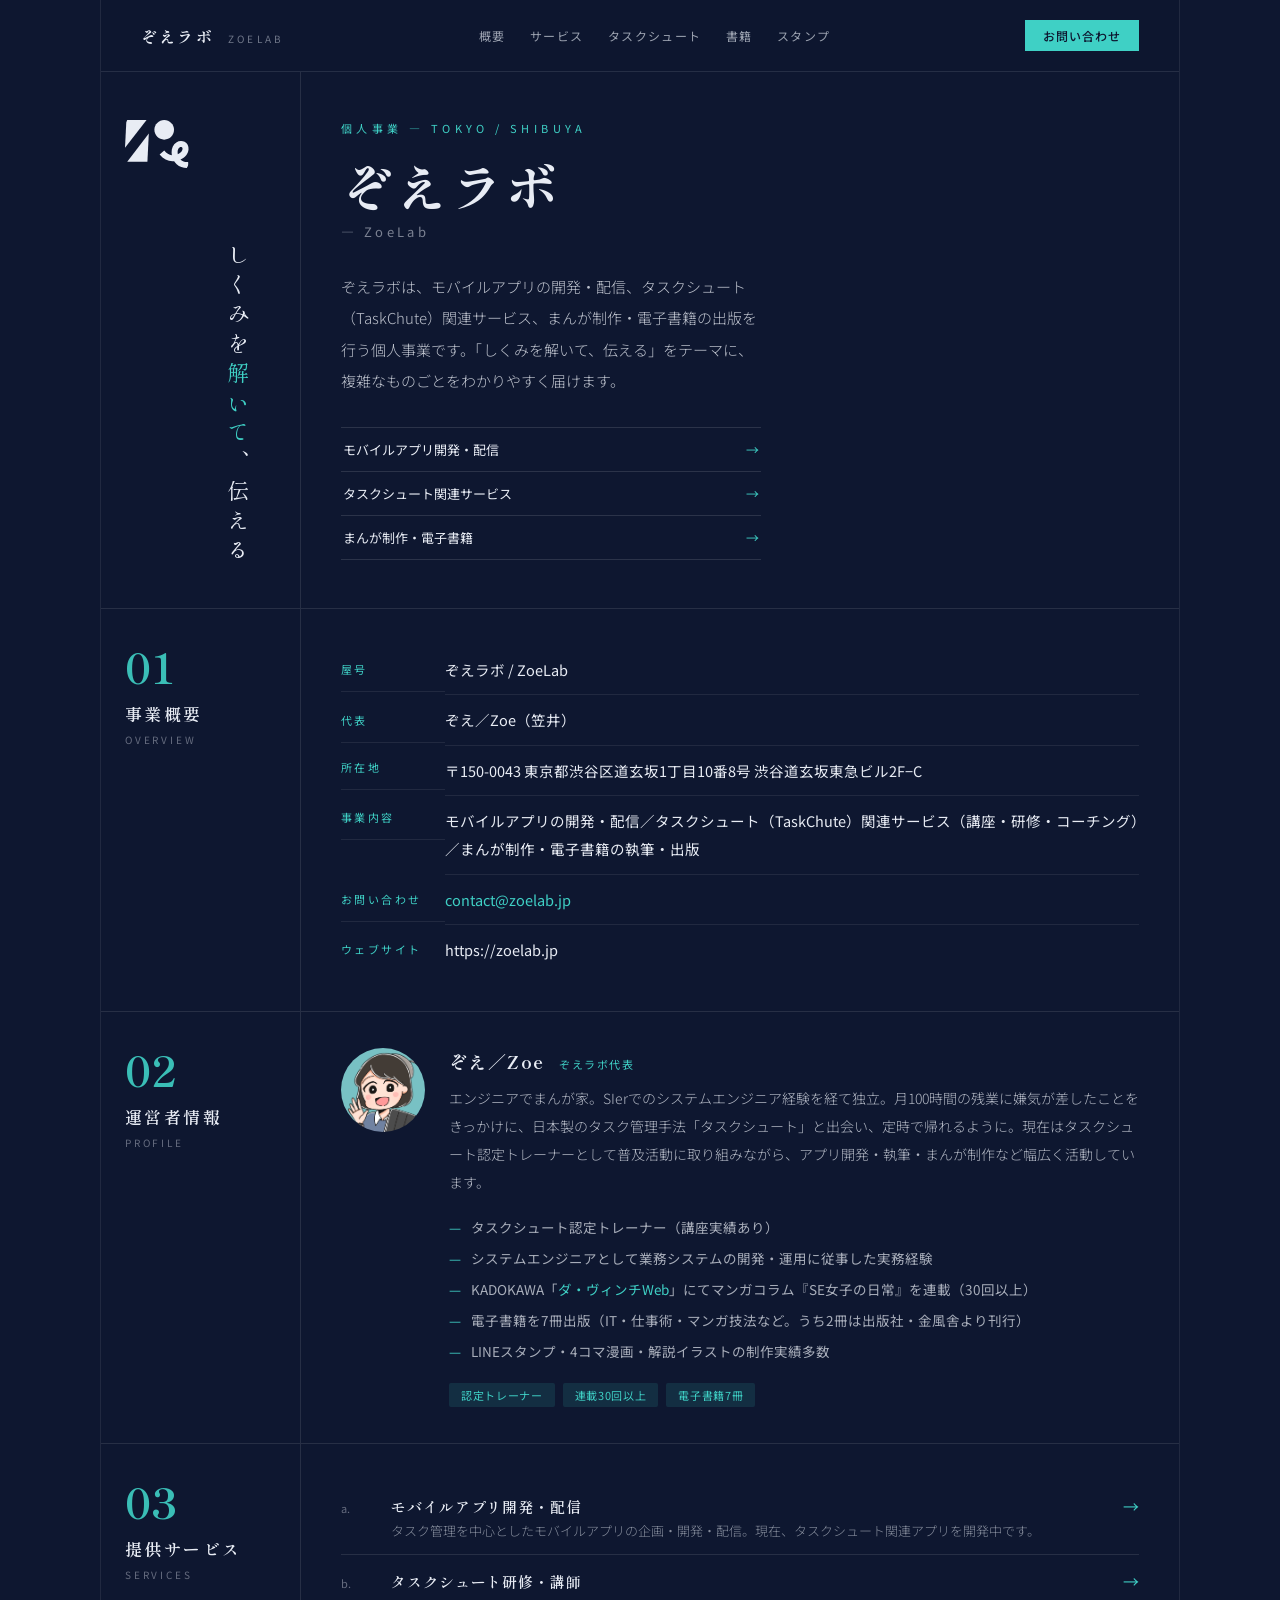
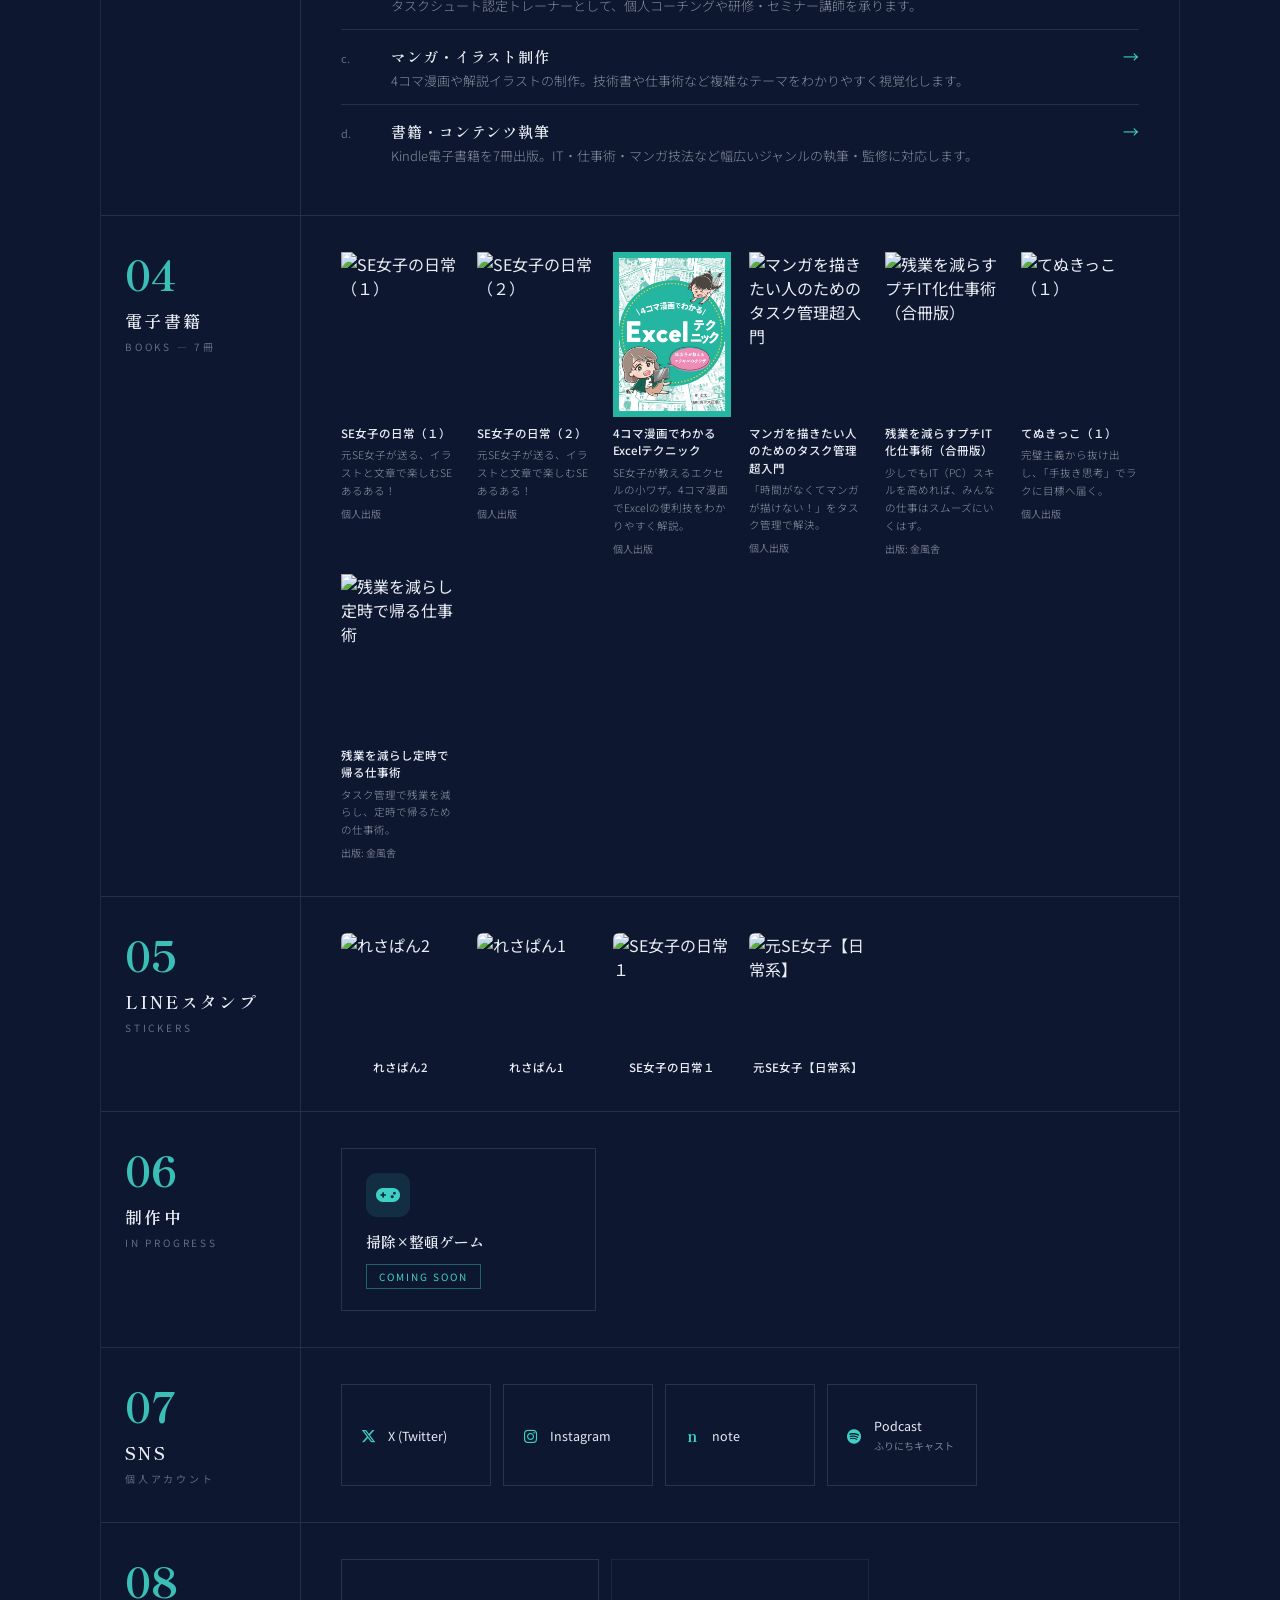
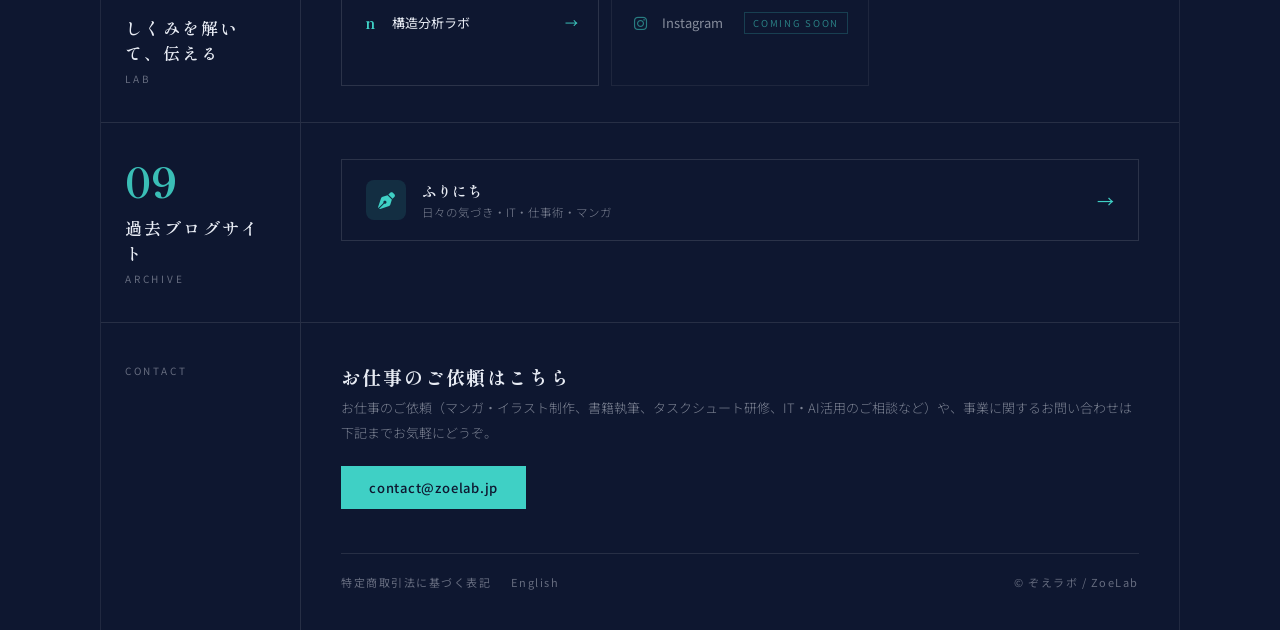
==== index.html @ def9b719 "Split TaskChute activities into dedicated subpage New taskchute.html follows the design handoff's se" ====
<!DOCTYPE html>
<html lang="ja">
<head>
  <meta charset="UTF-8">
  <meta name="viewport" content="width=device-width, initial-scale=1.0">
  <title>ぞえラボ / ZoeLab | モバイルアプリ開発・タスクシュート関連サービス・まんが制作</title>
  <meta name="description" content="ぞえラボ（ZoeLab）は、モバイルアプリの開発・配信、タスクシュート（TaskChute）関連サービス、まんが制作・電子書籍出版を行う事業者です。">
  <link rel="alternate" hreflang="ja" href="https://zoelab.jp/">
  <link rel="alternate" hreflang="en" href="https://zoelab.jp/en/">
  <link rel="icon" type="image/svg+xml" href="images/logo.svg">
  <link rel="preconnect" href="https://fonts.googleapis.com">
  <link rel="preconnect" href="https://fonts.gstatic.com" crossorigin>
  <link href="https://fonts.googleapis.com/css2?family=Shippori+Mincho+B1:wght@400;500;600;700;800&family=Noto+Sans+JP:wght@300;400;500;700&display=swap" rel="stylesheet">
  <link rel="stylesheet" href="https://cdnjs.cloudflare.com/ajax/libs/font-awesome/6.5.0/css/all.min.css">
  <link rel="stylesheet" href="style.css">
</head>
<body>
  <div class="page">

    <!-- ===== Header ===== -->
    <header class="site-header">
      <a href="./" class="brand">
        <span class="brand-ja">ぞえラボ</span>
        <span class="brand-en">ZOELAB</span>
      </a>
      <nav class="site-nav">
        <a href="#overview">概要</a>
        <a href="#services">サービス</a>
        <a href="taskchute.html">タスクシュート</a>
        <a href="#books">書籍</a>
        <a href="#stamps">スタンプ</a>
      </nav>
      <a href="#contact" class="header-cta">お問い合わせ</a>
    </header>

    <main>

      <!-- ===== Hero ===== -->
      <section class="sec hero">
        <div class="hero-rail">
          <img src="images/logo-white.svg" alt="" class="hero-logo">
          <p class="hero-catch">しくみを<span class="accent">解いて</span>、伝える</p>
        </div>
        <div class="hero-main">
          <p class="hero-eyebrow">個人事業 — TOKYO / SHIBUYA</p>
          <h1 class="hero-title">ぞえラボ</h1>
          <p class="hero-sub">— ZoeLab</p>
          <p class="hero-bio">ぞえラボは、モバイルアプリの開発・配信、タスクシュート（TaskChute）関連サービス、まんが制作・電子書籍の出版を行う個人事業です。「しくみを解いて、伝える」をテーマに、複雑なものごとをわかりやすく届けます。</p>
          <div class="hero-links">
            <a href="#services" class="hero-link"><span>モバイルアプリ開発・配信</span><span class="arrow">→</span></a>
            <a href="taskchute.html" class="hero-link"><span>タスクシュート関連サービス</span><span class="arrow">→</span></a>
            <a href="#books" class="hero-link"><span>まんが制作・電子書籍</span><span class="arrow">→</span></a>
          </div>
        </div>
      </section>

      <!-- ===== 01 事業概要 ===== -->
      <section class="sec" id="overview">
        <div class="rail">
          <div class="rail-no">01</div>
          <div class="rail-title">事業概要</div>
          <div class="rail-en">OVERVIEW</div>
        </div>
        <div class="sec-body">
          <dl class="spec-list">
            <dt>屋号</dt><dd>ぞえラボ / ZoeLab</dd>
            <dt>代表</dt><dd>ぞえ／Zoe（笠井）</dd>
            <dt class="top">所在地</dt><dd>〒150-0043 東京都渋谷区道玄坂1丁目10番8号 渋谷道玄坂東急ビル2F−C</dd>
            <dt class="top">事業内容</dt><dd>モバイルアプリの開発・配信／タスクシュート（TaskChute）関連サービス（講座・研修・コーチング）／まんが制作・電子書籍の執筆・出版</dd>
            <dt>お問い合わせ</dt><dd><a href="mailto:contact@zoelab.jp">contact@zoelab.jp</a></dd>
            <dt>ウェブサイト</dt><dd>https://zoelab.jp</dd>
          </dl>
        </div>
      </section>

      <!-- ===== 02 運営者情報 ===== -->
      <section class="sec" id="profile">
        <div class="rail">
          <div class="rail-no">02</div>
          <div class="rail-title">運営者情報</div>
          <div class="rail-en">PROFILE</div>
        </div>
        <div class="sec-body profile-body">
          <img src="images/profile.png" alt="ぞえ／Zoe" class="avatar">
          <div class="profile-main">
            <p class="profile-name">ぞえ／Zoe <span class="profile-role">ぞえラボ代表</span></p>
            <p class="profile-bio">エンジニアでまんが家。SIerでのシステムエンジニア経験を経て独立。月100時間の残業に嫌気が差したことをきっかけに、日本製のタスク管理手法「タスクシュート」と出会い、定時で帰れるように。現在はタスクシュート認定トレーナーとして普及活動に取り組みながら、アプリ開発・執筆・まんが制作など幅広く活動しています。</p>
            <ul class="profile-facts">
              <li><span class="dash">—</span><span>タスクシュート認定トレーナー（講座実績あり）</span></li>
              <li><span class="dash">—</span><span>システムエンジニアとして業務システムの開発・運用に従事した実務経験</span></li>
              <li><span class="dash">—</span><span>KADOKAWA「<a href="https://ddnavi.com/sezyoshi/" target="_blank" rel="noopener">ダ・ヴィンチWeb</a>」にてマンガコラム『SE女子の日常』を連載（30回以上）</span></li>
              <li><span class="dash">—</span><span>電子書籍を7冊出版（IT・仕事術・マンガ技法など。うち2冊は出版社・金風舎より刊行）</span></li>
              <li><span class="dash">—</span><span>LINEスタンプ・4コマ漫画・解説イラストの制作実績多数</span></li>
            </ul>
            <div class="profile-tags">
              <span>認定トレーナー</span>
              <span>連載30回以上</span>
              <span>電子書籍7冊</span>
            </div>
          </div>
        </div>
      </section>

      <!-- ===== 03 提供サービス ===== -->
      <section class="sec" id="services">
        <div class="rail">
          <div class="rail-no">03</div>
          <div class="rail-title">提供サービス</div>
          <div class="rail-en">SERVICES</div>
        </div>
        <div class="sec-body services">
          <div class="service-row">
            <span class="service-idx">a.</span>
            <div>
              <div class="service-name">モバイルアプリ開発・配信</div>
              <div class="service-desc">タスク管理を中心としたモバイルアプリの企画・開発・配信。現在、タスクシュート関連アプリを開発中です。</div>
            </div>
            <span class="arrow">→</span>
          </div>
          <div class="service-row">
            <span class="service-idx">b.</span>
            <div>
              <div class="service-name">タスクシュート研修・講師</div>
              <div class="service-desc">タスクシュート認定トレーナーとして、個人コーチングや研修・セミナー講師を承ります。</div>
            </div>
            <span class="arrow">→</span>
          </div>
          <div class="service-row">
            <span class="service-idx">c.</span>
            <div>
              <div class="service-name">マンガ・イラスト制作</div>
              <div class="service-desc">4コマ漫画や解説イラストの制作。技術書や仕事術など複雑なテーマをわかりやすく視覚化します。</div>
            </div>
            <span class="arrow">→</span>
          </div>
          <div class="service-row">
            <span class="service-idx">d.</span>
            <div>
              <div class="service-name">書籍・コンテンツ執筆</div>
              <div class="service-desc">Kindle電子書籍を7冊出版。IT・仕事術・マンガ技法など幅広いジャンルの執筆・監修に対応します。</div>
            </div>
            <span class="arrow">→</span>
          </div>
        </div>
      </section>

      <!-- ===== 04 電子書籍 ===== -->
      <section class="sec" id="books">
        <div class="rail">
          <div class="rail-no">04</div>
          <div class="rail-title">電子書籍</div>
          <div class="rail-en">BOOKS — 7冊</div>
        </div>
        <div class="sec-body">
          <div class="books-grid">
            <a href="https://amzn.to/2TngaWz" target="_blank" rel="noopener" class="book">
              <img src="https://kt-zoe.com/_wu/2020/05/cover-352x500.jpg" alt="SE女子の日常（１）" class="book-cover">
              <div class="book-title">SE女子の日常（１）</div>
              <div class="book-desc">元SE女子が送る、イラストと文章で楽しむSEあるある！</div>
              <div class="book-pub">個人出版</div>
            </a>
            <a href="https://amzn.to/2OowL9A" target="_blank" rel="noopener" class="book">
              <img src="https://kt-zoe.com/_wu/2020/07/cover_20200714-352x500.jpg" alt="SE女子の日常（２）" class="book-cover">
              <div class="book-title">SE女子の日常（２）</div>
              <div class="book-desc">元SE女子が送る、イラストと文章で楽しむSEあるある！</div>
              <div class="book-pub">個人出版</div>
            </a>
            <a href="https://amzn.to/4nSwBaL" target="_blank" rel="noopener" class="book">
              <img src="images/excel_cover.jpg" alt="4コマ漫画でわかるExcelテクニック" class="book-cover">
              <div class="book-title">4コマ漫画でわかるExcelテクニック</div>
              <div class="book-desc">SE女子が教えるエクセルの小ワザ。4コマ漫画でExcelの便利技をわかりやすく解説。</div>
              <div class="book-pub">個人出版</div>
            </a>
            <a href="https://amzn.to/3h0H1kW" target="_blank" rel="noopener" class="book">
              <img src="https://m.media-amazon.com/images/I/513VVdr20uL.jpg" alt="マンガを描きたい人のためのタスク管理超入門" class="book-cover">
              <div class="book-title">マンガを描きたい人のためのタスク管理超入門</div>
              <div class="book-desc">「時間がなくてマンガが描けない！」をタスク管理で解決。</div>
              <div class="book-pub">個人出版</div>
            </a>
            <a href="https://amzn.to/2LYmU9l" target="_blank" rel="noopener" class="book">
              <img src="https://m.media-amazon.com/images/I/51uNYPBdIWL.jpg" alt="残業を減らすプチIT化仕事術（合冊版）" class="book-cover">
              <div class="book-title">残業を減らすプチIT化仕事術（合冊版）</div>
              <div class="book-desc">少しでもIT（PC）スキルを高めれば、みんなの仕事はスムーズにいくはず。</div>
              <div class="book-pub">出版: 金風舎</div>
            </a>
            <a href="https://amzn.to/2M28S6x" target="_blank" rel="noopener" class="book">
              <img src="https://kt-zoe.com/_wu/2020/05/c4305297eba2b9cf630cce6fd4a877a6-352x500.jpg" alt="てぬきっこ（１）" class="book-cover">
              <div class="book-title">てぬきっこ（１）</div>
              <div class="book-desc">完璧主義から抜け出し、「手抜き思考」でラクに目標へ届く。</div>
              <div class="book-pub">個人出版</div>
            </a>
            <a href="https://amzn.to/3gjSxbt" target="_blank" rel="noopener" class="book">
              <img src="https://kt-zoe.com/_wu/2016/04/slproImg_201604210722020-375x500.jpg" alt="残業を減らし定時で帰る仕事術" class="book-cover">
              <div class="book-title">残業を減らし定時で帰る仕事術</div>
              <div class="book-desc">タスク管理で残業を減らし、定時で帰るための仕事術。</div>
              <div class="book-pub">出版: 金風舎</div>
            </a>
          </div>
        </div>
      </section>

      <!-- ===== 05 LINEスタンプ ===== -->
      <section class="sec" id="stamps">
        <div class="rail">
          <div class="rail-no">05</div>
          <div class="rail-title">LINEスタンプ</div>
          <div class="rail-en">STICKERS</div>
        </div>
        <div class="sec-body">
          <div class="stamps-grid">
            <a href="https://store.line.me/stickershop/product/14389199/ja" target="_blank" rel="noopener" class="stamp">
              <img src="https://stickershop.line-scdn.net/stickershop/v1/product/14389199/LINEStorePC/main.png" alt="れさぱん2" class="stamp-img">
              <div class="stamp-name">れさぱん2</div>
            </a>
            <a href="https://store.line.me/stickershop/product/13783268/ja" target="_blank" rel="noopener" class="stamp">
              <img src="https://stickershop.line-scdn.net/stickershop/v1/product/13783268/LINEStorePC/main.png" alt="れさぱん1" class="stamp-img">
              <div class="stamp-name">れさぱん1</div>
            </a>
            <a href="https://store.line.me/stickershop/product/12331162/ja" target="_blank" rel="noopener" class="stamp">
              <img src="https://stickershop.line-scdn.net/stickershop/v1/product/12331162/LINEStorePC/main.png" alt="SE女子の日常１" class="stamp-img">
              <div class="stamp-name">SE女子の日常１</div>
            </a>
            <a href="https://store.line.me/stickershop/product/11573622/ja" target="_blank" rel="noopener" class="stamp">
              <img src="https://stickershop.line-scdn.net/stickershop/v1/product/11573622/LINEStorePC/main.png" alt="元SE女子【日常系】" class="stamp-img">
              <div class="stamp-name">元SE女子【日常系】</div>
            </a>
          </div>
        </div>
      </section>

      <!-- ===== 06 制作中 ===== -->
      <section class="sec" id="wip">
        <div class="rail">
          <div class="rail-no">06</div>
          <div class="rail-title">制作中</div>
          <div class="rail-en">IN PROGRESS</div>
        </div>
        <div class="sec-body wip-grid">
          <div class="wip-card">
            <div class="wip-icon"><i class="fa-solid fa-gamepad"></i></div>
            <div class="wip-name">掃除×整頓ゲーム</div>
            <span class="badge-soon">COMING SOON</span>
          </div>
        </div>
      </section>

      <!-- ===== 07 SNS（個人アカウント） ===== -->
      <section class="sec" id="sns">
        <div class="rail">
          <div class="rail-no">07</div>
          <div class="rail-title">SNS</div>
          <div class="rail-en">個人アカウント</div>
        </div>
        <div class="sec-body sns-grid">
          <a href="https://twitter.com/zoew256" target="_blank" rel="noopener" class="sns-card">
            <span class="sns-glyph"><i class="fa-brands fa-x-twitter"></i></span>
            <span>X (Twitter)</span>
          </a>
          <a href="https://www.instagram.com/zoew256/" target="_blank" rel="noopener" class="sns-card">
            <span class="sns-glyph"><i class="fa-brands fa-instagram"></i></span>
            <span>Instagram</span>
          </a>
          <a href="https://note.com/kz_sue" target="_blank" rel="noopener" class="sns-card">
            <span class="sns-glyph note-glyph">n</span>
            <span>note</span>
          </a>
          <a href="https://open.spotify.com/show/1W5FqzV4NzBBrqHshy5Y1b" target="_blank" rel="noopener" class="sns-card">
            <span class="sns-glyph"><i class="fa-brands fa-spotify"></i></span>
            <span>Podcast<br><span class="sns-sub">ふりにちキャスト</span></span>
          </a>
        </div>
      </section>

      <!-- ===== 08 しくみを解いて、伝える ===== -->
      <section class="sec" id="lab">
        <div class="rail">
          <div class="rail-no">08</div>
          <div class="rail-title rail-title--tight">しくみを解いて、伝える</div>
          <div class="rail-en">LAB</div>
        </div>
        <div class="sec-body lab-grid">
          <a href="https://note.com/zoe_lab" target="_blank" rel="noopener" class="sns-card">
            <span class="sns-glyph note-glyph">n</span>
            <span>構造分析ラボ</span>
            <span class="arrow">→</span>
          </a>
          <div class="sns-card sns-card--disabled">
            <span class="sns-glyph"><i class="fa-brands fa-instagram"></i></span>
            <span>Instagram</span>
            <span class="badge-soon badge-soon--sm">COMING SOON</span>
          </div>
        </div>
      </section>

      <!-- ===== 09 過去ブログサイト ===== -->
      <section class="sec" id="archive">
        <div class="rail">
          <div class="rail-no">09</div>
          <div class="rail-title">過去ブログサイト</div>
          <div class="rail-en">ARCHIVE</div>
        </div>
        <div class="sec-body">
          <a href="https://kt-zoe.com" target="_blank" rel="noopener" class="archive-card">
            <div class="archive-icon"><i class="fa-solid fa-pen-nib"></i></div>
            <div>
              <div class="archive-name">ふりにち</div>
              <div class="archive-desc">日々の気づき・IT・仕事術・マンガ</div>
            </div>
            <span class="arrow">→</span>
          </a>
        </div>
      </section>

    </main>

    <!-- ===== CONTACT ===== -->
    <footer class="sec sec--last" id="contact">
      <div class="rail contact-rail">
        <div class="rail-en">CONTACT</div>
      </div>
      <div class="contact-body">
        <div class="contact-row">
          <div>
            <p class="contact-title">お仕事のご依頼はこちら</p>
            <p class="contact-lead">お仕事のご依頼（マンガ・イラスト制作、書籍執筆、タスクシュート研修、IT・AI活用のご相談など）や、事業に関するお問い合わせは下記までお気軽にどうぞ。</p>
          </div>
          <a href="mailto:contact@zoelab.jp" class="contact-btn">contact@zoelab.jp</a>
        </div>
        <div class="foot-meta">
          <div class="foot-links">
            <a href="tokushoho.html">特定商取引法に基づく表記</a>
            <a href="en/">English</a>
          </div>
          <span>© ぞえラボ / ZoeLab</span>
        </div>
      </div>
    </footer>

  </div>
</body>
</html>
---- style.css ----
/* ==========================================================
   ぞえラボ / ZoeLab — グリッド・マガジン (dark editorial)
   ========================================================== */

:root {
  --bg: #0e1730;
  --ink: #e8ecf4;
  --ink-75: rgba(232, 236, 244, .75);
  --ink-65: rgba(232, 236, 244, .65);
  --ink-55: rgba(232, 236, 244, .55);
  --ink-50: rgba(232, 236, 244, .5);
  --ink-45: rgba(232, 236, 244, .45);
  --ink-40: rgba(232, 236, 244, .4);
  --teal: #3fd0c5;
  --teal-hover: #7ee3db;
  --teal-bg: rgba(63, 208, 197, .12);
  --teal-line: rgba(63, 208, 197, .4);
  --line: rgba(255, 255, 255, .1);
  --line-soft: rgba(255, 255, 255, .08);
  --line-card: rgba(255, 255, 255, .12);
  --serif: 'Shippori Mincho B1', serif;
  --sans: 'Noto Sans JP', sans-serif;
}

* { box-sizing: border-box; }

html { scroll-behavior: smooth; }

body {
  margin: 0;
  background: var(--bg);
  color: var(--ink);
  font-family: var(--sans);
  -webkit-font-smoothing: antialiased;
}

a {
  color: var(--teal);
  text-decoration: none;
  transition: color .18s ease;
}
a:hover { color: var(--teal-hover); }

.page {
  max-width: 1080px;
  margin: 0 auto;
  min-height: 100vh;
  background: var(--bg);
  border-left: 1px solid var(--line-soft);
  border-right: 1px solid var(--line-soft);
}

/* ===== Header (sticky) ===== */
.site-header {
  display: flex;
  justify-content: space-between;
  align-items: center;
  gap: 16px;
  padding: clamp(14px, 2vw, 20px) clamp(20px, 4vw, 40px);
  border-bottom: 1px solid var(--line);
  position: sticky;
  top: 0;
  background: rgba(14, 23, 48, .92);
  backdrop-filter: blur(8px);
  -webkit-backdrop-filter: blur(8px);
  z-index: 10;
}

.brand {
  display: flex;
  align-items: baseline;
  gap: 14px;
  color: var(--ink);
}
.brand:hover { color: var(--ink); }
.brand-ja {
  font-family: var(--serif);
  font-size: 16px;
  font-weight: 700;
  letter-spacing: .14em;
}
.brand-en {
  font-size: 10px;
  letter-spacing: .32em;
  color: var(--ink-45);
}

.site-nav {
  display: flex;
  gap: 24px;
  font-size: 12px;
  letter-spacing: .12em;
}
.site-nav a { color: var(--ink-65); }
.site-nav a:hover { color: var(--teal); }

.header-cta {
  font-size: 12px;
  color: var(--bg);
  background: var(--teal);
  padding: 7px 18px;
  font-weight: 500;
  letter-spacing: .08em;
  transition: background .18s ease;
}
.header-cta:hover {
  background: var(--teal-hover);
  color: var(--bg);
}

/* ===== Section pattern: rail + content ===== */
.sec {
  display: grid;
  grid-template-columns: 200px minmax(0, 1fr);
  border-bottom: 1px solid var(--line);
}
.sec--last { border-bottom: none; }

.rail {
  border-right: 1px solid var(--line);
  padding: 36px 24px;
  display: flex;
  flex-direction: column;
}
.rail-no {
  font-family: var(--serif);
  font-size: 42px;
  font-weight: 700;
  color: rgba(63, 208, 197, .9);
  line-height: 1;
}
.rail-title {
  font-family: var(--serif);
  font-size: 17px;
  font-weight: 600;
  letter-spacing: .14em;
  margin-top: 14px;
}
.rail-title--tight { letter-spacing: .12em; }
.rail-en {
  font-size: 10px;
  letter-spacing: .28em;
  color: var(--ink-40);
  margin-top: 6px;
}

.sec-body { padding: 36px clamp(22px, 4vw, 40px); }

/* ===== Hero ===== */
.hero-rail {
  border-right: 1px solid var(--line);
  padding: 40px 24px;
  display: flex;
  flex-direction: column;
  justify-content: space-between;
  gap: 32px;
  min-height: 340px;
}
.hero-logo {
  width: clamp(44px, 6vw, 64px);
  height: clamp(44px, 6vw, 64px);
  border-radius: 16px;
  flex: none;
}
.hero-catch {
  writing-mode: vertical-rl;
  font-family: var(--serif);
  font-size: clamp(15px, 2.4vw, 22px);
  letter-spacing: .34em;
  color: var(--ink);
  align-self: flex-end;
}
.hero-catch .accent { color: var(--teal); }

.hero-main { padding: clamp(36px, 5vw, 48px) clamp(22px, 4vw, 40px); }
.hero-eyebrow {
  font-size: clamp(10px, 1.3vw, 11px);
  letter-spacing: .4em;
  color: var(--teal);
  margin: 0 0 clamp(16px, 2.4vw, 20px);
}
.hero-title {
  margin: 0 0 6px;
  font-family: var(--serif);
  font-size: clamp(38px, 6vw, 52px);
  font-weight: 700;
  letter-spacing: .06em;
  line-height: 1.15;
}
.hero-sub {
  font-size: clamp(11px, 1.5vw, 13px);
  letter-spacing: .26em;
  color: var(--ink-50);
  margin: 0 0 clamp(20px, 3.4vw, 30px);
}
.hero-bio {
  margin: 0 0 clamp(20px, 3.4vw, 30px);
  max-width: 420px;
  font-size: clamp(14px, 1.8vw, 15px);
  line-height: 2.1;
  font-weight: 300;
  color: rgba(232, 236, 244, .8);
  text-wrap: pretty;
}
.hero-links {
  display: flex;
  flex-direction: column;
  border-top: 1px solid var(--line-card);
  max-width: 420px;
}
.hero-link {
  display: flex;
  justify-content: space-between;
  align-items: center;
  padding: 12px 2px;
  border-bottom: 1px solid var(--line-card);
  font-size: 13px;
  color: var(--ink);
}
.hero-link .arrow { color: var(--teal); }
.hero-link:hover { color: var(--teal); }

/* ===== 01 事業概要 ===== */
.spec-list {
  margin: 0;
  display: grid;
  grid-template-columns: 104px 1fr;
  font-size: 14.5px;
  line-height: 1.9;
}
.spec-list dt {
  padding: 11px 0;
  border-bottom: 1px solid var(--line-soft);
  font-size: 11px;
  letter-spacing: .22em;
  color: var(--teal);
  align-self: center;
}
.spec-list dd {
  margin: 0;
  padding: 11px 0;
  border-bottom: 1px solid var(--line-soft);
}
.spec-list dt:last-of-type,
.spec-list dd:last-of-type { border-bottom: none; }
.spec-list dt.top { align-self: start; }

/* ===== 02 運営者情報 ===== */
.profile-body {
  display: flex;
  gap: 24px;
  flex-wrap: wrap;
}
.avatar {
  width: 84px;
  height: 84px;
  border-radius: 50%;
  flex: none;
  object-fit: cover;
}
.profile-main { flex: 1 1 300px; }
.profile-name {
  font-family: var(--serif);
  font-size: 18px;
  font-weight: 700;
  letter-spacing: .08em;
  margin: 0 0 10px;
}
.profile-role {
  font-size: 11px;
  font-family: var(--sans);
  font-weight: 400;
  color: var(--teal);
  letter-spacing: .14em;
  margin-left: 8px;
}
.profile-bio {
  margin: 0 0 16px;
  font-size: 14px;
  line-height: 2;
  font-weight: 300;
  color: var(--ink-75);
  text-wrap: pretty;
}
.profile-facts {
  margin: 0 0 16px;
  padding: 0;
  list-style: none;
  font-size: 13.5px;
  line-height: 2.3;
  color: rgba(232, 236, 244, .7);
}
.profile-facts li {
  display: flex;
  gap: 10px;
}
.profile-facts .dash { color: var(--teal); }
.profile-facts li span:last-child { flex: 1; }
.profile-tags {
  display: flex;
  gap: 8px;
  flex-wrap: wrap;
  font-size: 11px;
  letter-spacing: .06em;
}
.profile-tags span {
  padding: 4px 12px;
  background: var(--teal-bg);
  color: var(--teal);
  border-radius: 2px;
}

/* ===== 03 提供サービス ===== */
.services { display: flex; flex-direction: column; }
.service-row {
  display: grid;
  grid-template-columns: 34px 1fr auto;
  gap: 16px;
  align-items: baseline;
  padding: 14px 0;
  border-bottom: 1px solid var(--line);
  transition: border-color .18s ease;
}
.service-row:last-child { border-bottom: none; }
.service-row:hover { border-bottom-color: rgba(63, 208, 197, .6); }
.service-idx {
  font-size: 11px;
  color: var(--ink-40);
}
.service-name {
  font-family: var(--serif);
  font-size: 15px;
  font-weight: 600;
  letter-spacing: .06em;
}
.service-desc {
  font-size: 13px;
  color: var(--ink-55);
  margin-top: 4px;
  font-weight: 300;
}
.service-row .arrow { color: var(--teal); }

/* ===== 04 タスクシュート講座 ===== */
.courses {
  display: flex;
  flex-direction: column;
  gap: 14px;
}
.course-card {
  border: 1px solid var(--line-card);
  padding: 22px 24px;
  display: grid;
  grid-template-columns: 1fr auto;
  gap: 18px;
  align-items: center;
  color: var(--ink);
  transition: border-color .18s ease;
}
.course-card:hover {
  border-color: rgba(63, 208, 197, .5);
  color: var(--ink);
}
.course-head {
  display: flex;
  align-items: baseline;
  gap: 12px;
  margin-bottom: 6px;
  flex-wrap: wrap;
}
.course-name {
  font-family: var(--serif);
  font-size: 16px;
  font-weight: 700;
}
.course-level {
  font-size: 10px;
  letter-spacing: .16em;
  color: var(--teal);
  border: 1px solid var(--teal-line);
  padding: 3px 10px;
}
.course-desc {
  margin: 0;
  font-size: 13.5px;
  line-height: 1.9;
  font-weight: 300;
  color: var(--ink-65);
}
.course-card .arrow {
  font-size: 19px;
  color: var(--teal);
}

/* ===== 05 電子書籍 ===== */
.books-grid {
  display: grid;
  grid-template-columns: repeat(auto-fill, minmax(118px, 1fr));
  gap: 18px;
}
.book {
  color: var(--ink);
  transition: opacity .18s ease;
}
.book:hover {
  opacity: .8;
  color: var(--ink);
}
.book-cover {
  width: 100%;
  aspect-ratio: 5 / 7;
  object-fit: cover;
  display: block;
  margin-bottom: 8px;
}
.book-title {
  font-size: 11.5px;
  line-height: 1.5;
  font-weight: 500;
}
.book-desc {
  font-size: 10.5px;
  line-height: 1.7;
  color: rgba(232, 236, 244, .6);
  margin-top: 4px;
  font-weight: 300;
}
.book-pub {
  font-size: 10px;
  color: var(--ink-45);
  margin-top: 6px;
}

/* ===== 06 LINEスタンプ ===== */
.stamps-grid {
  display: grid;
  grid-template-columns: repeat(auto-fill, minmax(110px, 1fr));
  gap: 18px;
}
.stamp {
  color: var(--ink);
  transition: opacity .18s ease;
}
.stamp:hover {
  opacity: .8;
  color: var(--ink);
}
.stamp-img {
  width: 100%;
  aspect-ratio: 1;
  object-fit: contain;
  display: block;
  margin-bottom: 8px;
  border-radius: 6px;
}
.stamp-name {
  font-size: 11.5px;
  font-weight: 500;
  text-align: center;
}

/* ===== 07 制作中 ===== */
.wip-grid {
  display: grid;
  grid-template-columns: repeat(auto-fill, minmax(220px, 1fr));
  gap: 16px;
}
.wip-card {
  border: 1px solid var(--line-card);
  padding: 24px;
  transition: border-color .18s ease;
}
.wip-card:hover { border-color: rgba(63, 208, 197, .5); }
.wip-icon {
  width: 44px;
  height: 44px;
  border-radius: 11px;
  margin-bottom: 14px;
  background: var(--teal-bg);
  color: var(--teal);
  display: flex;
  align-items: center;
  justify-content: center;
  font-size: 19px;
}
.wip-name {
  font-family: var(--serif);
  font-size: 15px;
  font-weight: 600;
  margin-bottom: 10px;
}
.badge-soon {
  font-size: 10px;
  letter-spacing: .2em;
  color: var(--teal);
  border: 1px solid var(--teal-line);
  padding: 4px 12px;
}

/* ===== 08 SNS / 09 LAB ===== */
.sns-grid {
  display: grid;
  grid-template-columns: repeat(auto-fill, minmax(150px, 1fr));
  gap: 12px;
}
.lab-grid {
  display: grid;
  grid-template-columns: repeat(auto-fill, minmax(200px, 1fr));
  gap: 12px;
}
.sns-card {
  border: 1px solid var(--line-card);
  padding: 16px 18px;
  display: flex;
  align-items: center;
  gap: 12px;
  color: var(--ink);
  font-size: 12.5px;
  transition: border-color .18s ease;
}
.sns-card:hover {
  border-color: rgba(63, 208, 197, .5);
  color: var(--ink);
}
.lab-grid .sns-card {
  padding: 18px 20px;
  gap: 14px;
  font-size: 13px;
}
.sns-card--disabled { opacity: .55; }
.sns-card--disabled:hover { border-color: var(--line-card); }
.sns-glyph {
  color: var(--teal);
  font-size: 15px;
  width: 16px;
  text-align: center;
  flex: none;
}
.note-glyph {
  font-family: var(--serif);
  font-weight: 700;
}
.sns-sub {
  font-size: 10px;
  color: var(--ink-50);
}
.sns-card .arrow { margin-left: auto; color: var(--teal); }
.badge-soon--sm {
  margin-left: auto;
  font-size: 9.5px;
  letter-spacing: .18em;
  padding: 3px 8px;
}

/* ===== 10 過去ブログ ===== */
.archive-card {
  border: 1px solid var(--line-card);
  padding: 20px 24px;
  display: flex;
  align-items: center;
  gap: 16px;
  color: var(--ink);
  transition: border-color .18s ease;
}
.archive-card:hover {
  border-color: rgba(63, 208, 197, .5);
  color: var(--ink);
}
.archive-icon {
  width: 40px;
  height: 40px;
  border-radius: 8px;
  flex: none;
  background: var(--teal-bg);
  color: var(--teal);
  display: flex;
  align-items: center;
  justify-content: center;
  font-size: 17px;
}
.archive-name {
  font-family: var(--serif);
  font-size: 15px;
  font-weight: 600;
}
.archive-desc {
  font-size: 11.5px;
  color: var(--ink-50);
  margin-top: 3px;
  font-weight: 300;
}
.archive-card .arrow {
  margin-left: auto;
  font-size: 17px;
  color: var(--teal);
}

/* ===== CONTACT (footer) ===== */
.contact-rail { padding: 40px 24px; }
.contact-rail .rail-en {
  margin: 0;
  letter-spacing: .26em;
}
.contact-body { padding: 40px clamp(22px, 4vw, 40px); }
.contact-row {
  display: flex;
  justify-content: space-between;
  align-items: center;
  gap: 20px;
  flex-wrap: wrap;
}
.contact-title {
  font-family: var(--serif);
  font-size: 19px;
  font-weight: 700;
  letter-spacing: .1em;
  margin: 0;
}
.contact-lead {
  font-size: 13px;
  color: var(--ink-50);
  margin: 6px 0 0;
  font-weight: 300;
  line-height: 1.9;
}
.contact-btn {
  font-size: 13px;
  padding: 12px 28px;
  background: var(--teal);
  color: var(--bg);
  font-weight: 500;
  letter-spacing: .06em;
  flex: none;
  transition: background .18s ease;
}
.contact-btn:hover {
  background: var(--teal-hover);
  color: var(--bg);
}
.foot-meta {
  display: flex;
  justify-content: space-between;
  align-items: center;
  gap: 16px;
  flex-wrap: wrap;
  margin-top: 44px;
  padding-top: 20px;
  border-top: 1px solid var(--line);
  font-size: 11px;
  letter-spacing: .14em;
  color: var(--ink-40);
}
.foot-links {
  display: flex;
  gap: 20px;
}
.foot-links a { color: var(--ink-40); }
.foot-links a:hover { color: var(--teal); }

/* ===== 下層ページ: パンくず + サブヒーロー ===== */
.crumbs {
  padding: 14px clamp(20px, 4vw, 40px);
  border-bottom: 1px solid var(--line);
  font-size: 11px;
  letter-spacing: .12em;
  color: var(--ink-50);
}
.crumbs a { color: var(--ink-50); }
.crumbs a:hover { color: var(--teal); }
.crumbs .sep {
  color: var(--teal);
  margin: 0 8px;
}
.crumbs .here { color: var(--ink); }

.hero-rail--sub {
  padding: 44px 24px;
  min-height: 280px;
}
.sub-glyph {
  font-family: var(--serif);
  font-size: 56px;
  font-weight: 700;
  color: rgba(63, 208, 197, .9);
  line-height: 1;
}
.sub-label {
  font-size: 10px;
  letter-spacing: .28em;
  color: var(--ink-40);
  margin-top: 14px;
}
.hero-catch--sub {
  font-size: 17px;
  letter-spacing: .3em;
}
.sub-title {
  margin: 0 0 18px;
  font-family: var(--serif);
  font-size: clamp(26px, 4vw, 34px);
  font-weight: 700;
  letter-spacing: .06em;
  line-height: 1.3;
}
.sub-lead {
  margin: 0;
  max-width: 400px;
  font-size: 14px;
  line-height: 2.1;
  font-weight: 300;
  color: rgba(232, 236, 244, .8);
  text-wrap: pretty;
}
.sub-tags {
  display: flex;
  gap: 8px;
  margin-top: 24px;
  flex-wrap: wrap;
}
.sub-tags span {
  font-size: 11px;
  letter-spacing: .06em;
  padding: 5px 14px;
  background: var(--teal-bg);
  color: var(--teal);
  border-radius: 2px;
}

/* ===== 下層ページ（特商法など） ===== */
.page-head { padding: clamp(36px, 5vw, 48px) clamp(22px, 4vw, 40px) 0; }
.page-head-title {
  margin: 0;
  font-family: var(--serif);
  font-size: clamp(22px, 3.4vw, 28px);
  font-weight: 700;
  letter-spacing: .08em;
  line-height: 1.5;
}
.legal-list {
  margin: 0;
  font-size: 14.5px;
  line-height: 1.9;
}
.legal-list dt {
  padding: 14px 0 0;
  font-size: 11px;
  letter-spacing: .22em;
  color: var(--teal);
}
.legal-list dd {
  margin: 0;
  padding: 6px 0 14px;
  border-bottom: 1px solid var(--line-soft);
  color: var(--ink-75);
  font-weight: 300;
}
.legal-list dd:last-of-type { border-bottom: none; }
.legal-foot {
  margin: 0 clamp(22px, 4vw, 40px);
  padding: 20px 0 36px;
}

/* ===== Responsive (< 720px) ===== */
@media (max-width: 719px) {
  .sec { grid-template-columns: minmax(0, 1fr); }
  .rail {
    border-right: none;
    border-bottom: 1px solid var(--line);
    flex-direction: row;
    align-items: baseline;
    gap: 14px;
    min-height: 0;
    padding: 20px 22px 14px;
  }
  .rail-no { font-size: 30px; }
  .rail-title { margin-top: 0; }
  .rail-en {
    margin-left: auto;
    margin-top: 0;
  }
  .hero.sec { grid-template-columns: minmax(0, 1fr) 88px; }
  .hero-rail {
    order: 2;
    border-right: none;
    border-left: 1px solid var(--line);
    padding: 24px 0;
    align-items: center;
  }
  .hero-catch { align-self: center; }
  .site-nav { display: none; }
  .contact-row {
    flex-direction: column;
    align-items: flex-start;
  }
  .contact-rail {
    border-bottom: 1px solid var(--line);
    padding: 20px 22px 14px;
  }
}
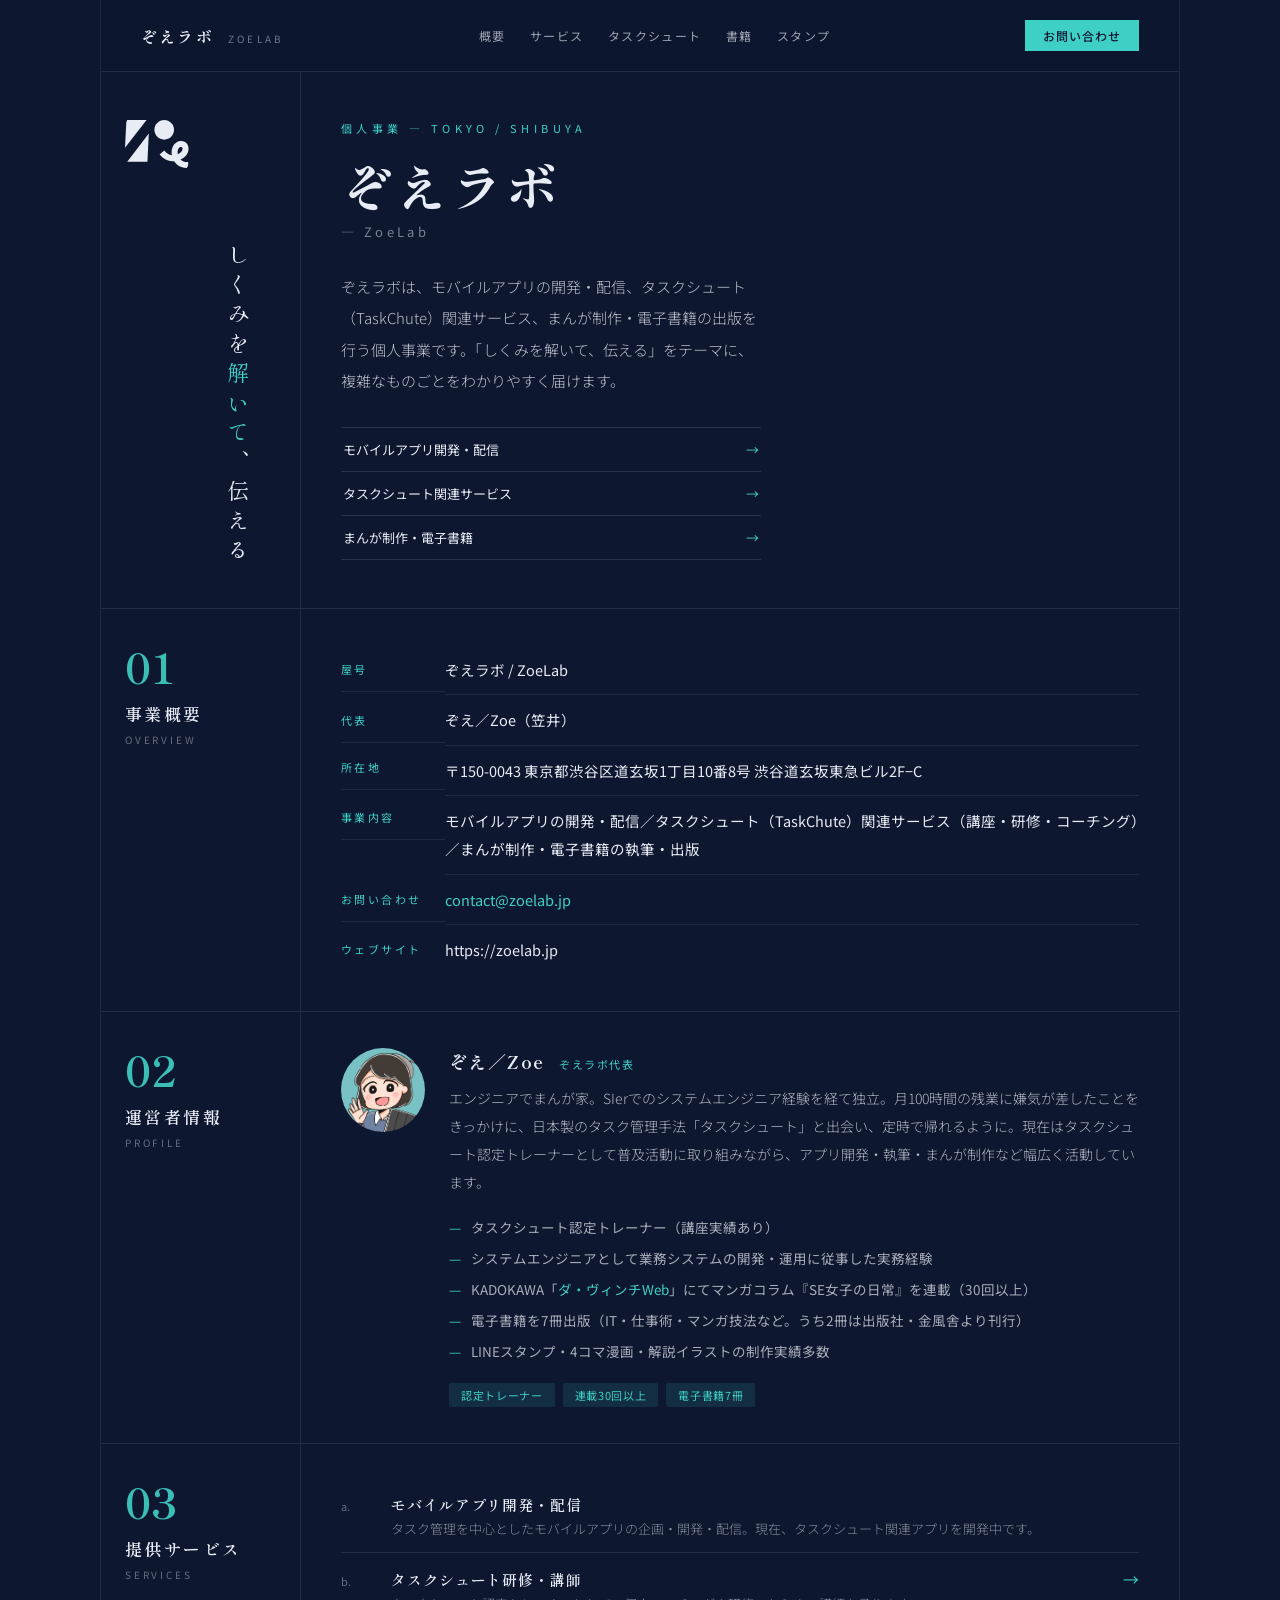
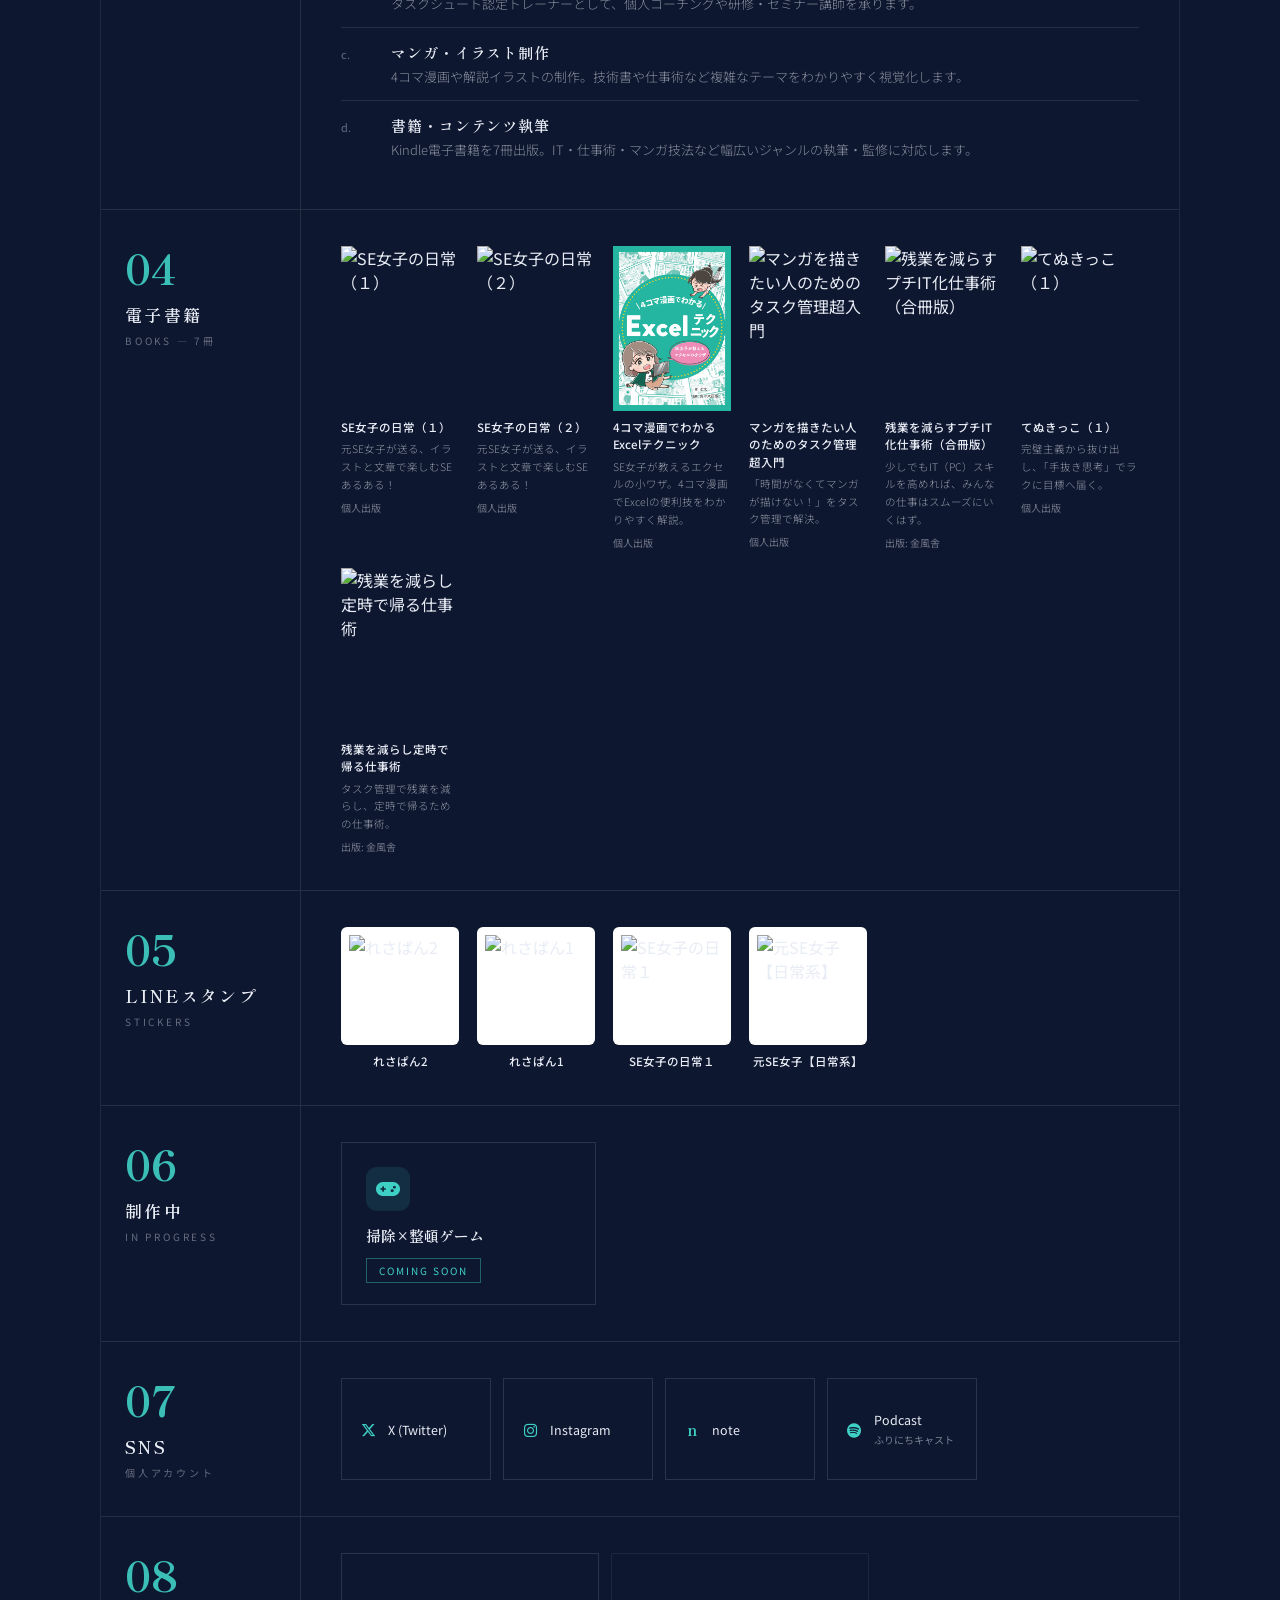
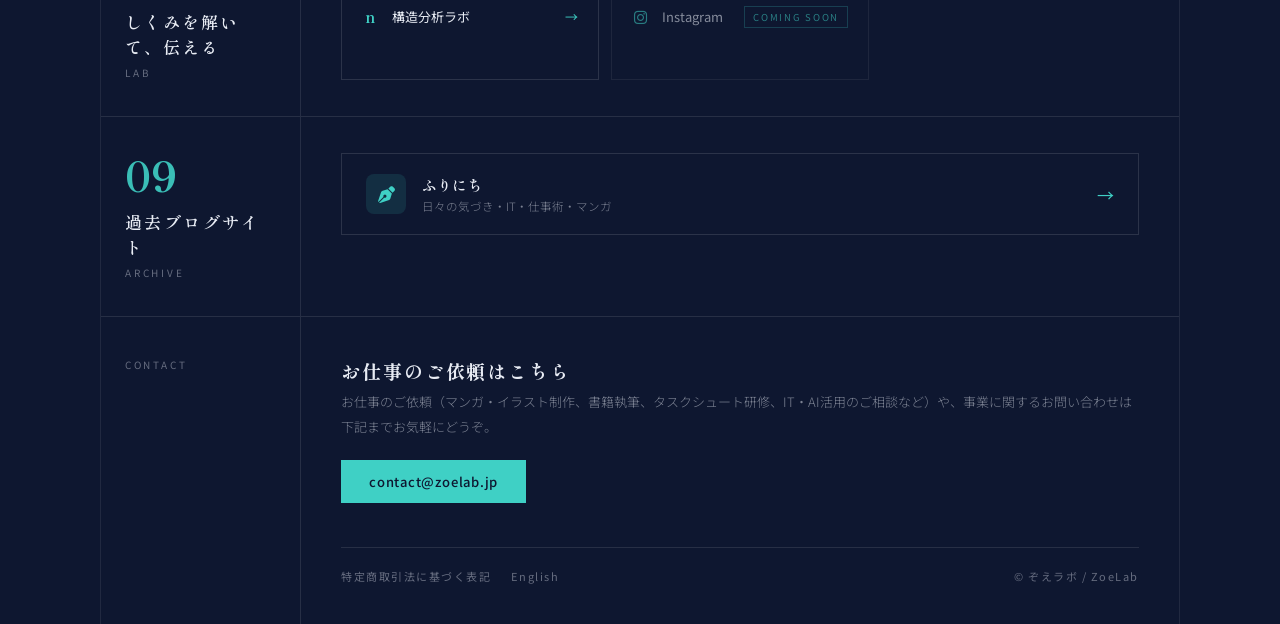
==== commit d3cf5b57: "Link service row b to TaskChute page, drop dead arrows Only the TaskChute row is a real link now; ro" ====
--- a/index.html
+++ b/index.html
@@ -115,23 +115,21 @@
               <div class="service-name">モバイルアプリ開発・配信</div>
               <div class="service-desc">タスク管理を中心としたモバイルアプリの企画・開発・配信。現在、タスクシュート関連アプリを開発中です。</div>
             </div>
-            <span class="arrow">→</span>
-          </div>
-          <div class="service-row">
+          </div>
+          <a href="taskchute.html" class="service-row">
             <span class="service-idx">b.</span>
             <div>
               <div class="service-name">タスクシュート研修・講師</div>
               <div class="service-desc">タスクシュート認定トレーナーとして、個人コーチングや研修・セミナー講師を承ります。</div>
             </div>
             <span class="arrow">→</span>
-          </div>
+          </a>
           <div class="service-row">
             <span class="service-idx">c.</span>
             <div>
               <div class="service-name">マンガ・イラスト制作</div>
               <div class="service-desc">4コマ漫画や解説イラストの制作。技術書や仕事術など複雑なテーマをわかりやすく視覚化します。</div>
             </div>
-            <span class="arrow">→</span>
           </div>
           <div class="service-row">
             <span class="service-idx">d.</span>
@@ -139,7 +137,6 @@
               <div class="service-name">書籍・コンテンツ執筆</div>
               <div class="service-desc">Kindle電子書籍を7冊出版。IT・仕事術・マンガ技法など幅広いジャンルの執筆・監修に対応します。</div>
             </div>
-            <span class="arrow">→</span>
           </div>
         </div>
       </section>
--- a/style.css
+++ b/style.css
@@ -322,7 +322,8 @@
   transition: border-color .18s ease;
 }
 .service-row:last-child { border-bottom: none; }
-.service-row:hover { border-bottom-color: rgba(63, 208, 197, .6); }
+a.service-row { color: var(--ink); }
+a.service-row:hover { border-bottom-color: rgba(63, 208, 197, .6); }
 .service-idx {
   font-size: 11px;
   color: var(--ink-40);
@@ -452,6 +453,8 @@
   display: block;
   margin-bottom: 8px;
   border-radius: 6px;
+  background: #fff;
+  padding: 8px;
 }
 .stamp-name {
   font-size: 11.5px;
@@ -482,6 +485,15 @@
   align-items: center;
   justify-content: center;
   font-size: 19px;
+}
+.wip-icon--img {
+  background: #fff;
+  padding: 6px;
+}
+.wip-icon--img img {
+  width: 100%;
+  height: 100%;
+  object-fit: contain;
 }
 .wip-name {
   font-family: var(--serif);
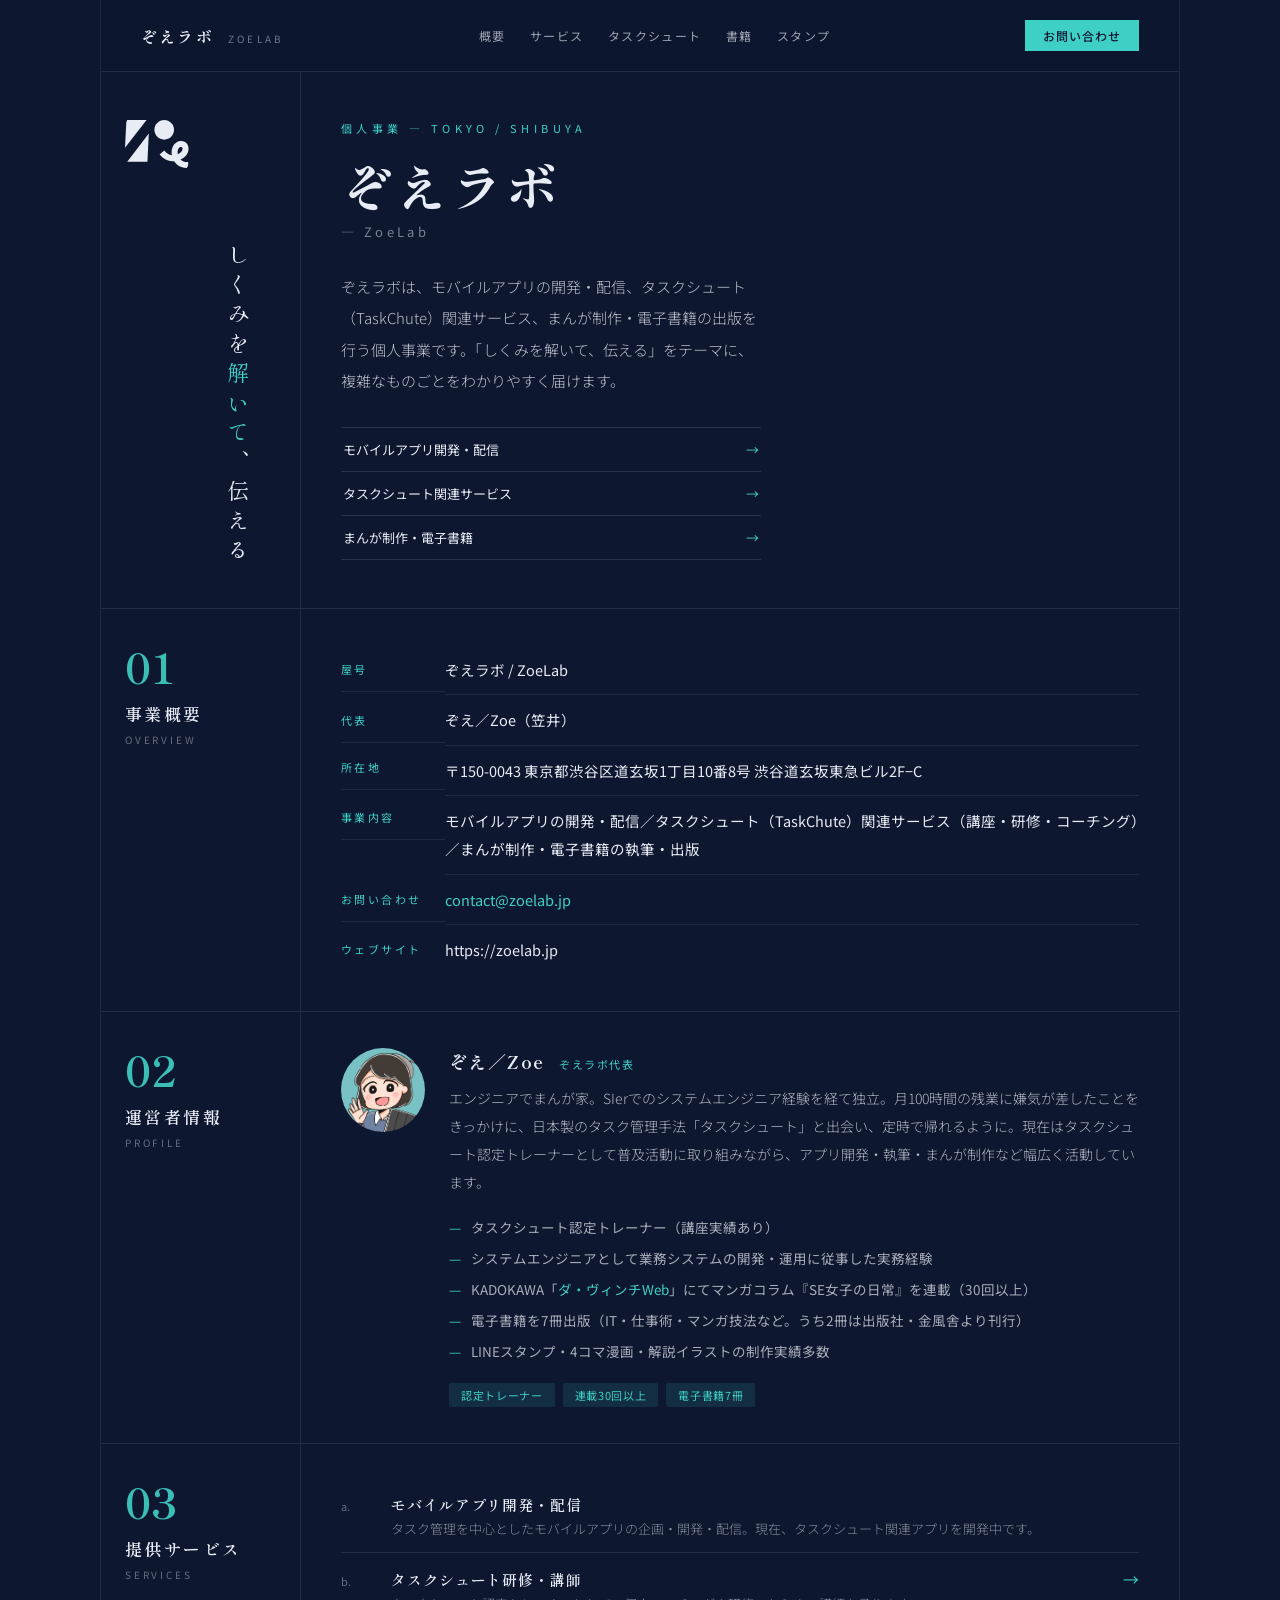
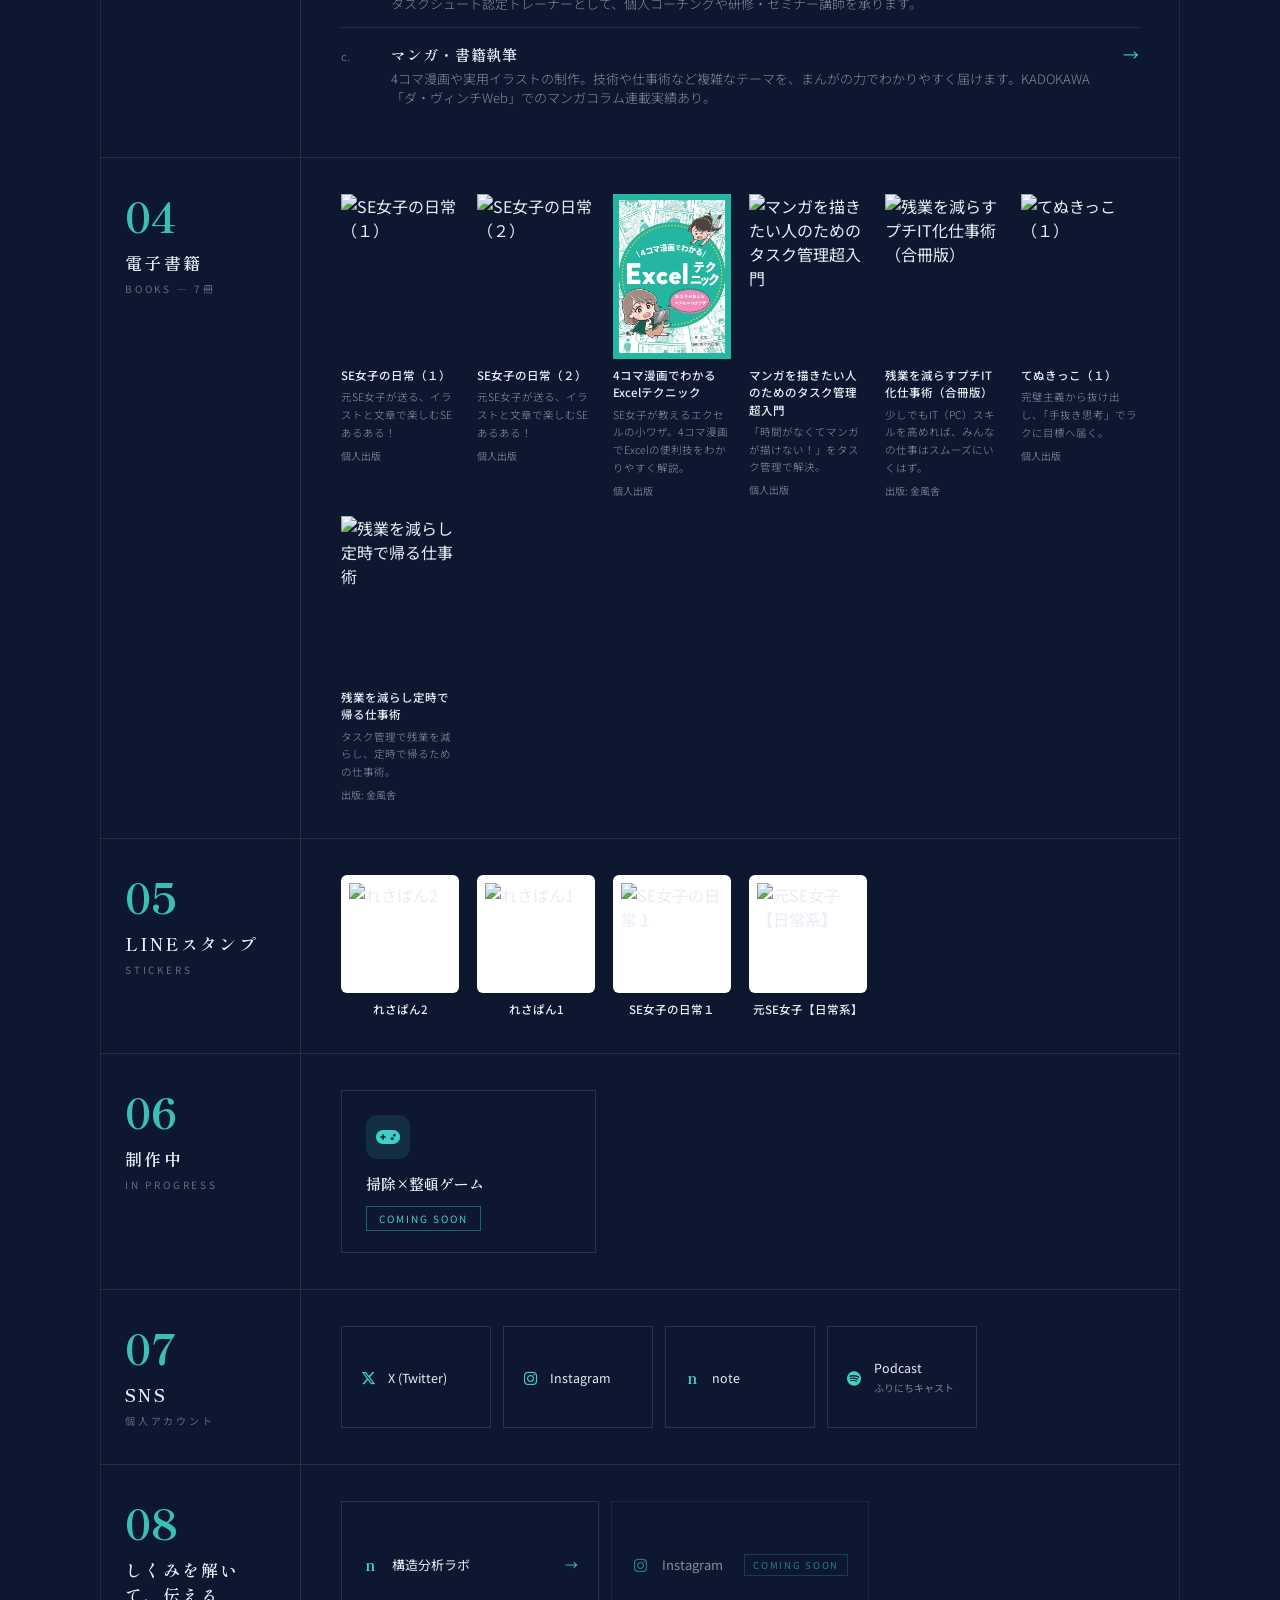
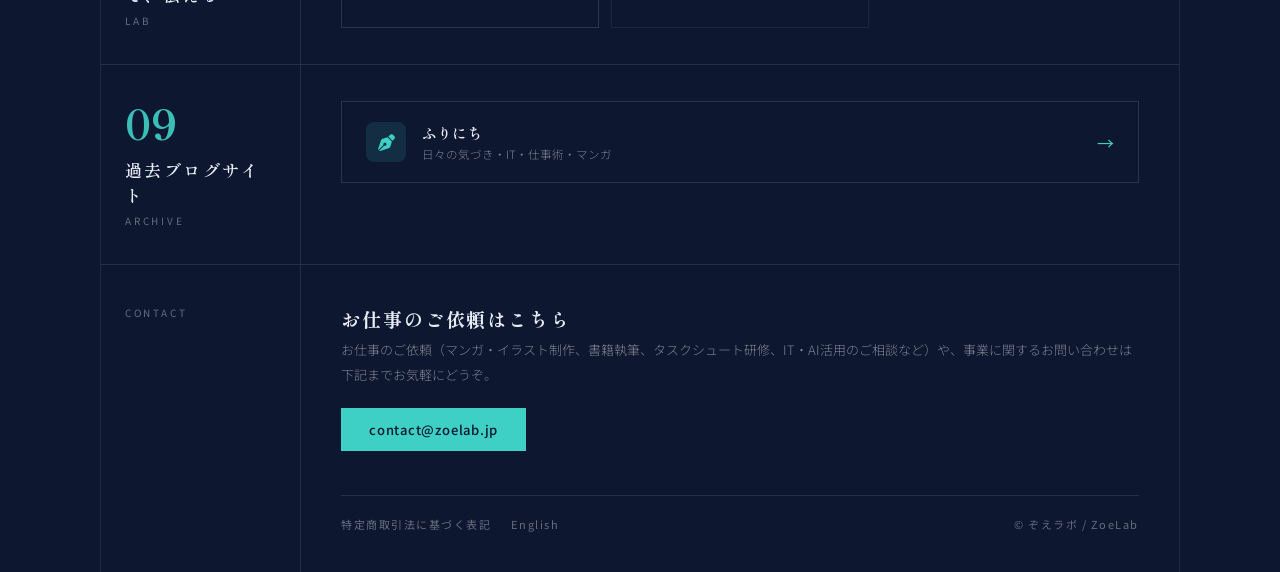
==== commit 8bd30433: "Merge manga/illustration content into writing page writing.html now covers both former services c an" ====
--- a/index.html
+++ b/index.html
@@ -124,20 +124,14 @@
             </div>
             <span class="arrow">→</span>
           </a>
-          <div class="service-row">
+          <a href="writing.html" class="service-row">
             <span class="service-idx">c.</span>
             <div>
-              <div class="service-name">マンガ・イラスト制作</div>
-              <div class="service-desc">4コマ漫画や解説イラストの制作。技術書や仕事術など複雑なテーマをわかりやすく視覚化します。</div>
-            </div>
-          </div>
-          <div class="service-row">
-            <span class="service-idx">d.</span>
-            <div>
-              <div class="service-name">書籍・コンテンツ執筆</div>
-              <div class="service-desc">Kindle電子書籍を7冊出版。IT・仕事術・マンガ技法など幅広いジャンルの執筆・監修に対応します。</div>
-            </div>
-          </div>
+              <div class="service-name">マンガ・書籍執筆</div>
+              <div class="service-desc">4コマ漫画や実用イラストの制作。技術や仕事術など複雑なテーマを、まんがの力でわかりやすく届けます。KADOKAWA「ダ・ヴィンチWeb」でのマンガコラム連載実績あり。</div>
+            </div>
+            <span class="arrow">→</span>
+          </a>
         </div>
       </section>
 
--- a/style.css
+++ b/style.css
@@ -290,6 +290,7 @@
   line-height: 2.3;
   color: rgba(232, 236, 244, .7);
 }
+.profile-facts--flush { margin-bottom: 0; }
 .profile-facts li {
   display: flex;
   gap: 10px;
@@ -432,6 +433,14 @@
   margin-top: 6px;
 }
 
+.books-grid--four { grid-template-columns: repeat(4, 1fr); }
+.books-more {
+  display: inline-block;
+  margin-top: 20px;
+  font-size: 12px;
+  letter-spacing: .16em;
+}
+
 /* ===== 06 LINEスタンプ ===== */
 .stamps-grid {
   display: grid;
@@ -722,6 +731,31 @@
   font-weight: 300;
   color: rgba(232, 236, 244, .8);
   text-wrap: pretty;
+}
+.sub-lead--follow { margin-top: 14px; }
+.works-note { color: var(--ink-50); }
+.stamp-strip {
+  display: flex;
+  gap: 12px;
+  align-items: center;
+  margin-top: 24px;
+  padding-top: 20px;
+  border-top: 1px solid var(--line);
+  flex-wrap: wrap;
+}
+.stamp-strip img {
+  width: 56px;
+  height: 56px;
+  border-radius: 8px;
+  flex: none;
+  object-fit: contain;
+  background: #fff;
+  padding: 4px;
+}
+.stamp-strip-more {
+  font-size: 11px;
+  letter-spacing: .14em;
+  margin-left: 8px;
 }
 .sub-tags {
   display: flex;
@@ -808,4 +842,5 @@
     border-bottom: 1px solid var(--line);
     padding: 20px 22px 14px;
   }
-}
+  .books-grid--four { grid-template-columns: repeat(2, 1fr); }
+}
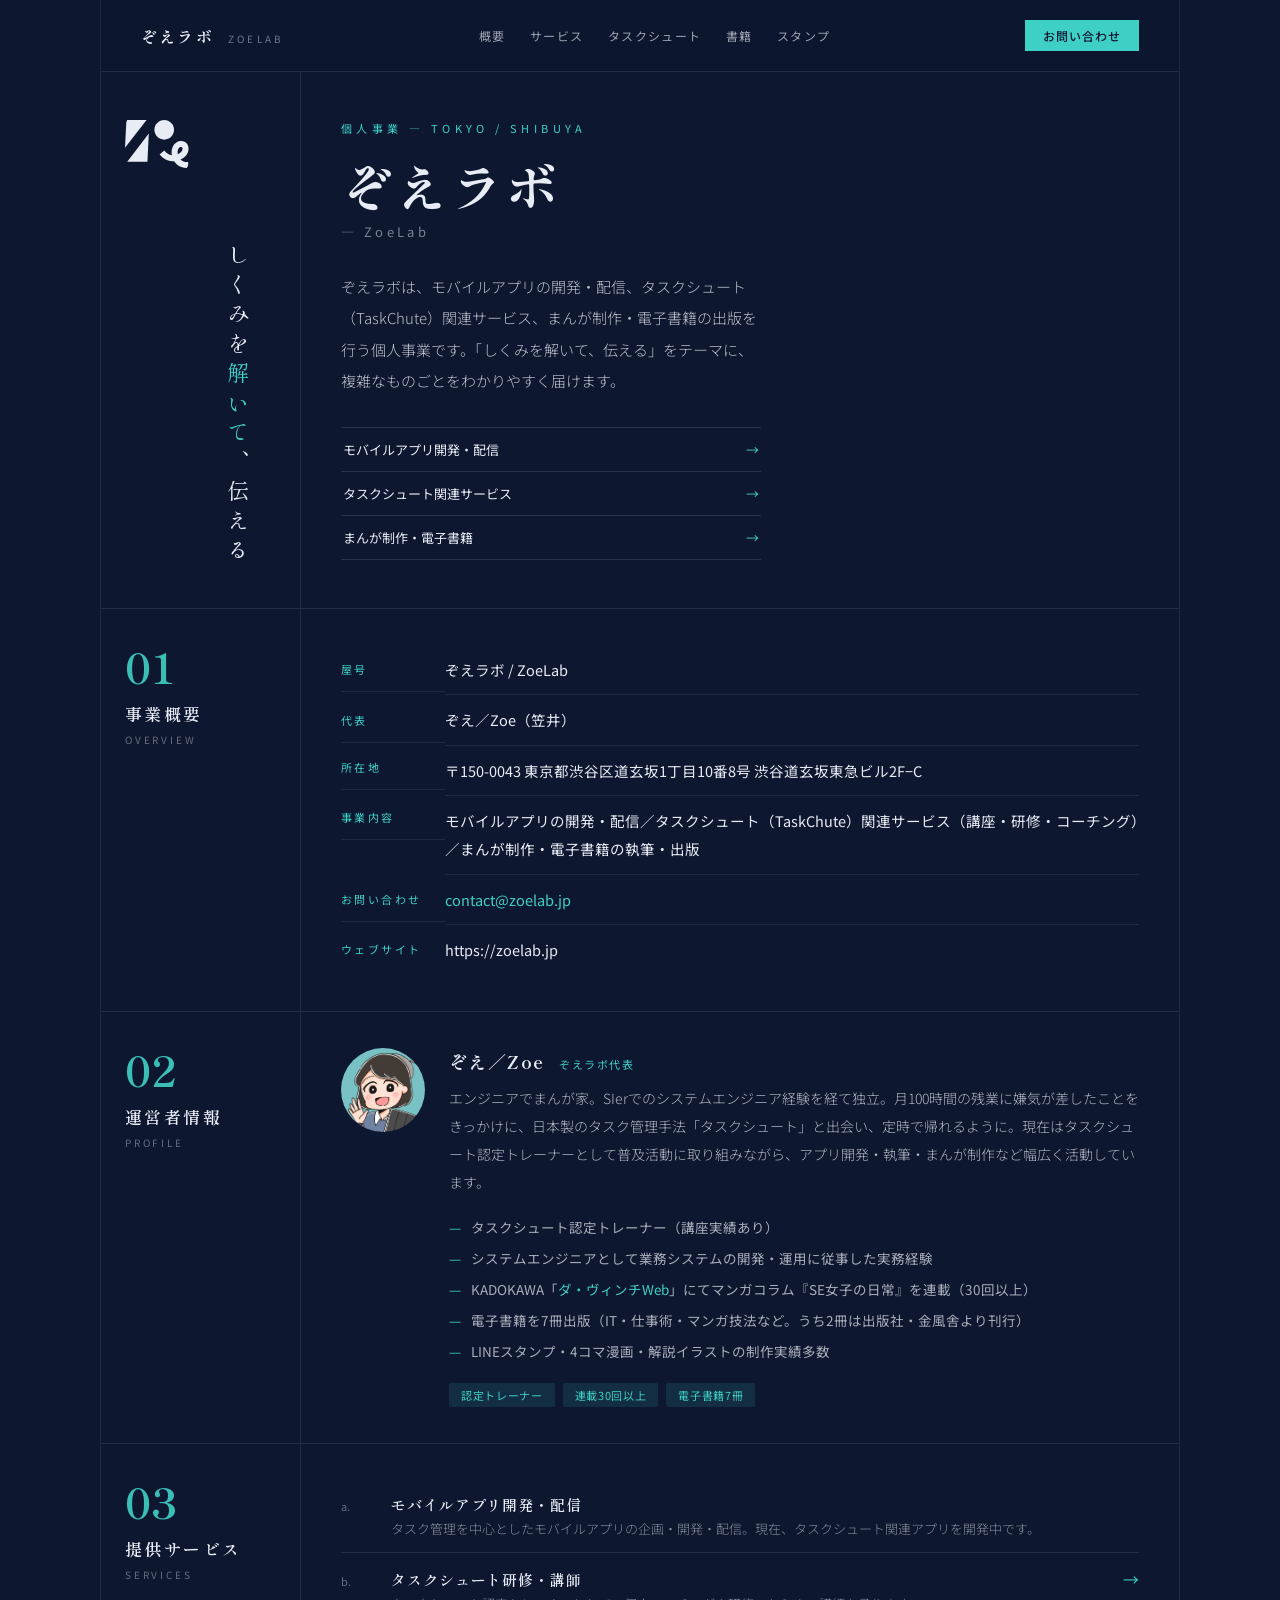
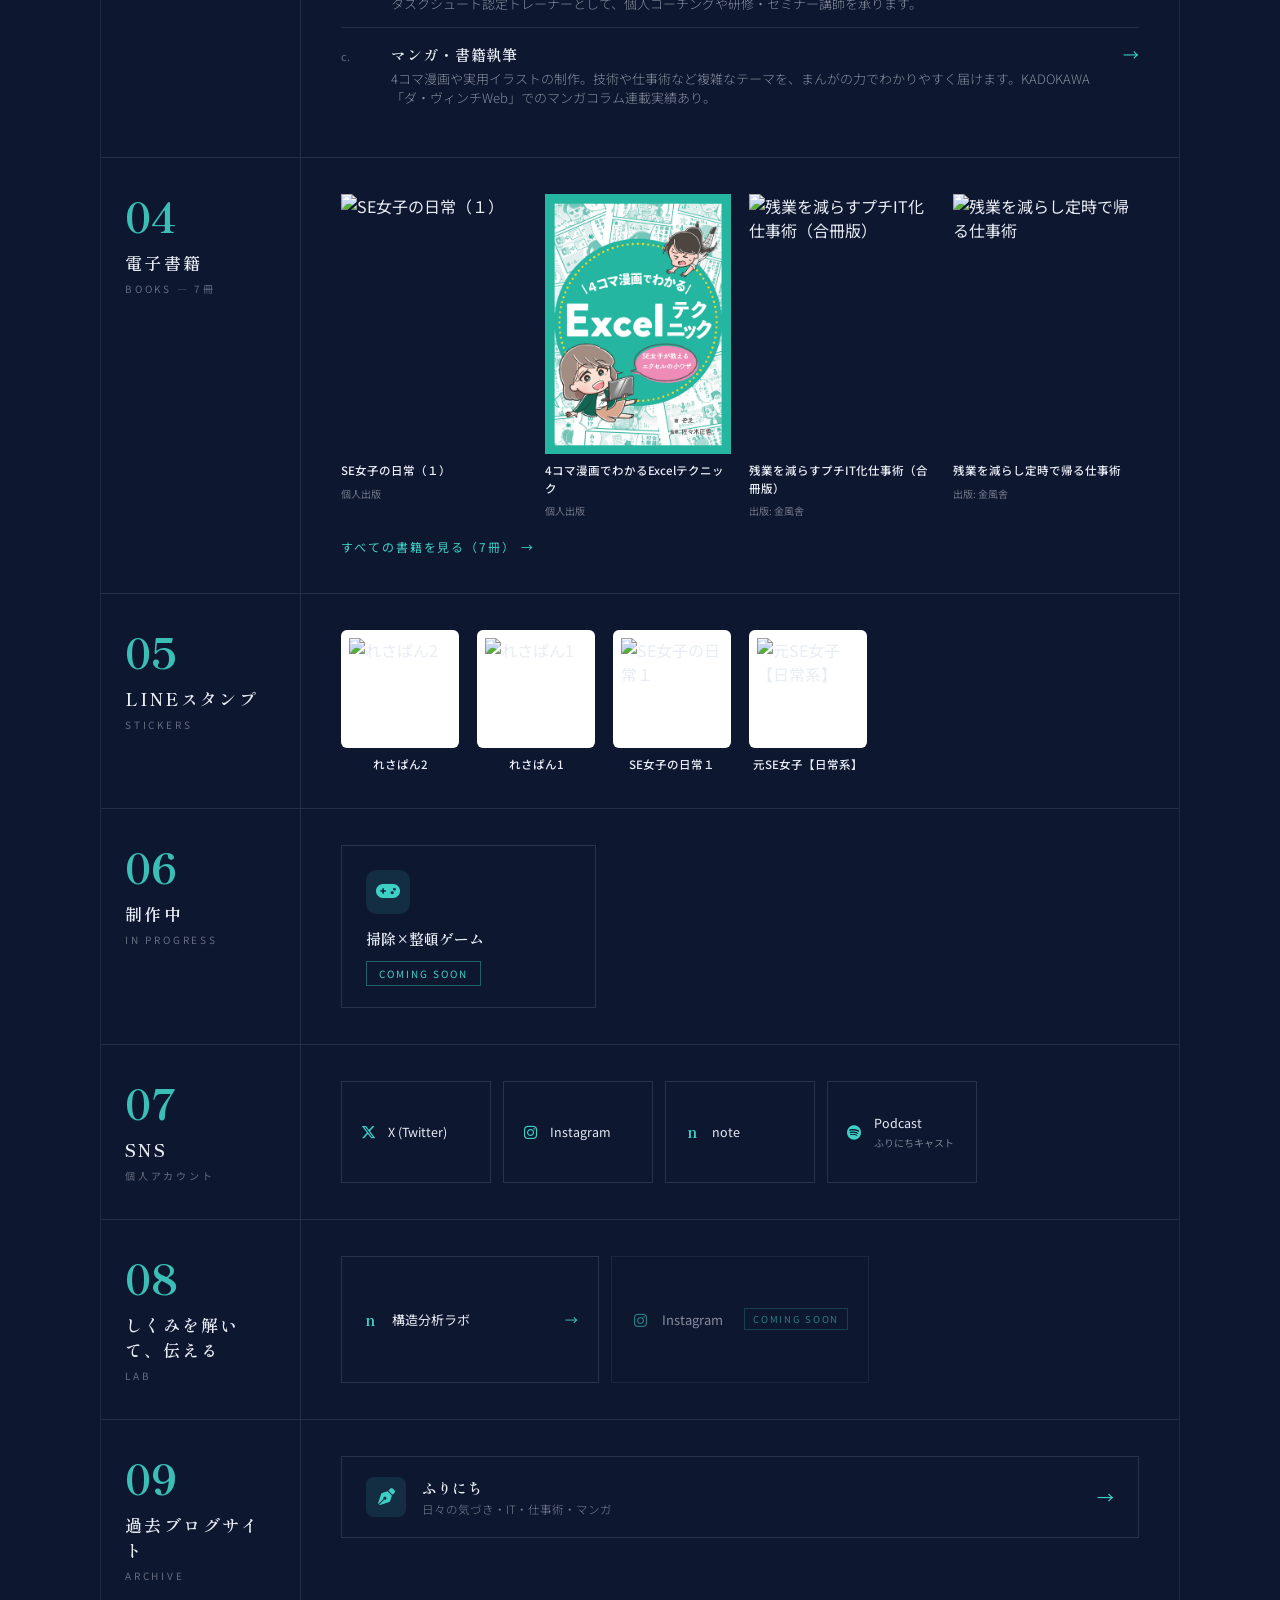
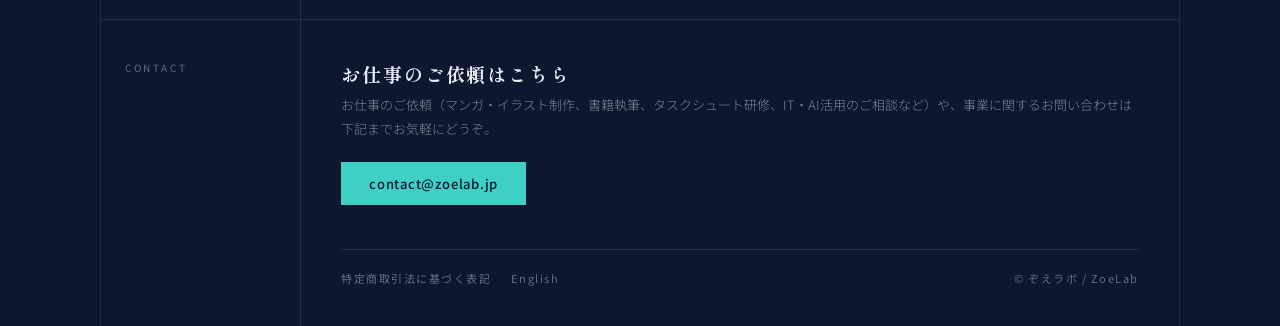
==== commit f2e37fbd: "Top page books section shows four picks linking to books.html Same four-cover layout as the writing " ====
--- a/index.html
+++ b/index.html
@@ -49,7 +49,7 @@
           <div class="hero-links">
             <a href="#services" class="hero-link"><span>モバイルアプリ開発・配信</span><span class="arrow">→</span></a>
             <a href="taskchute.html" class="hero-link"><span>タスクシュート関連サービス</span><span class="arrow">→</span></a>
-            <a href="#books" class="hero-link"><span>まんが制作・電子書籍</span><span class="arrow">→</span></a>
+            <a href="writing.html" class="hero-link"><span>まんが制作・電子書籍</span><span class="arrow">→</span></a>
           </div>
         </div>
       </section>
@@ -143,50 +143,29 @@
           <div class="rail-en">BOOKS — 7冊</div>
         </div>
         <div class="sec-body">
-          <div class="books-grid">
+          <div class="books-grid books-grid--four">
             <a href="https://amzn.to/2TngaWz" target="_blank" rel="noopener" class="book">
               <img src="https://kt-zoe.com/_wu/2020/05/cover-352x500.jpg" alt="SE女子の日常（１）" class="book-cover">
               <div class="book-title">SE女子の日常（１）</div>
-              <div class="book-desc">元SE女子が送る、イラストと文章で楽しむSEあるある！</div>
-              <div class="book-pub">個人出版</div>
-            </a>
-            <a href="https://amzn.to/2OowL9A" target="_blank" rel="noopener" class="book">
-              <img src="https://kt-zoe.com/_wu/2020/07/cover_20200714-352x500.jpg" alt="SE女子の日常（２）" class="book-cover">
-              <div class="book-title">SE女子の日常（２）</div>
-              <div class="book-desc">元SE女子が送る、イラストと文章で楽しむSEあるある！</div>
               <div class="book-pub">個人出版</div>
             </a>
             <a href="https://amzn.to/4nSwBaL" target="_blank" rel="noopener" class="book">
               <img src="images/excel_cover.jpg" alt="4コマ漫画でわかるExcelテクニック" class="book-cover">
               <div class="book-title">4コマ漫画でわかるExcelテクニック</div>
-              <div class="book-desc">SE女子が教えるエクセルの小ワザ。4コマ漫画でExcelの便利技をわかりやすく解説。</div>
-              <div class="book-pub">個人出版</div>
-            </a>
-            <a href="https://amzn.to/3h0H1kW" target="_blank" rel="noopener" class="book">
-              <img src="https://m.media-amazon.com/images/I/513VVdr20uL.jpg" alt="マンガを描きたい人のためのタスク管理超入門" class="book-cover">
-              <div class="book-title">マンガを描きたい人のためのタスク管理超入門</div>
-              <div class="book-desc">「時間がなくてマンガが描けない！」をタスク管理で解決。</div>
               <div class="book-pub">個人出版</div>
             </a>
             <a href="https://amzn.to/2LYmU9l" target="_blank" rel="noopener" class="book">
               <img src="https://m.media-amazon.com/images/I/51uNYPBdIWL.jpg" alt="残業を減らすプチIT化仕事術（合冊版）" class="book-cover">
               <div class="book-title">残業を減らすプチIT化仕事術（合冊版）</div>
-              <div class="book-desc">少しでもIT（PC）スキルを高めれば、みんなの仕事はスムーズにいくはず。</div>
               <div class="book-pub">出版: 金風舎</div>
-            </a>
-            <a href="https://amzn.to/2M28S6x" target="_blank" rel="noopener" class="book">
-              <img src="https://kt-zoe.com/_wu/2020/05/c4305297eba2b9cf630cce6fd4a877a6-352x500.jpg" alt="てぬきっこ（１）" class="book-cover">
-              <div class="book-title">てぬきっこ（１）</div>
-              <div class="book-desc">完璧主義から抜け出し、「手抜き思考」でラクに目標へ届く。</div>
-              <div class="book-pub">個人出版</div>
             </a>
             <a href="https://amzn.to/3gjSxbt" target="_blank" rel="noopener" class="book">
               <img src="https://kt-zoe.com/_wu/2016/04/slproImg_201604210722020-375x500.jpg" alt="残業を減らし定時で帰る仕事術" class="book-cover">
               <div class="book-title">残業を減らし定時で帰る仕事術</div>
-              <div class="book-desc">タスク管理で残業を減らし、定時で帰るための仕事術。</div>
               <div class="book-pub">出版: 金風舎</div>
             </a>
           </div>
+          <a href="books.html" class="books-more">すべての書籍を見る（7冊） →</a>
         </div>
       </section>
 
--- a/style.css
+++ b/style.css
@@ -733,6 +733,73 @@
   text-wrap: pretty;
 }
 .sub-lead--follow { margin-top: 14px; }
+.sub-glyph-unit { font-size: 20px; }
+
+/* ===== 電子書籍一覧 ===== */
+.book-entries {
+  display: flex;
+  flex-direction: column;
+  gap: 20px;
+}
+.book-entry {
+  display: grid;
+  grid-template-columns: 96px 1fr;
+  gap: 24px;
+  align-items: start;
+  color: var(--ink);
+  transition: opacity .18s ease;
+}
+.book-entry:hover {
+  opacity: .85;
+  color: var(--ink);
+}
+.book-entry + .book-entry {
+  border-top: 1px solid var(--line-soft);
+  padding-top: 20px;
+}
+.book-entry-head {
+  display: flex;
+  align-items: baseline;
+  gap: 10px;
+  flex-wrap: wrap;
+  margin-bottom: 8px;
+}
+.book-entry-title {
+  font-family: var(--serif);
+  font-size: 17px;
+  font-weight: 700;
+  letter-spacing: .04em;
+  line-height: 1.5;
+}
+.book-entry-pub {
+  font-size: 10px;
+  letter-spacing: .14em;
+  color: var(--ink-45);
+}
+.book-entry-pub--badge {
+  letter-spacing: .16em;
+  color: var(--teal);
+  border: 1px solid var(--teal-line);
+  padding: 3px 10px;
+}
+.book-entry-desc {
+  margin: 0 0 12px;
+  font-size: 13.5px;
+  line-height: 1.9;
+  font-weight: 300;
+  color: var(--ink-65);
+  text-wrap: pretty;
+}
+.book-entry-btn {
+  display: inline-block;
+  font-size: 11px;
+  letter-spacing: .16em;
+  color: var(--teal);
+  border: 1px solid var(--teal-line);
+  padding: 5px 14px;
+  transition: border-color .18s ease;
+}
+.book-entry:hover .book-entry-btn { border-color: rgba(63, 208, 197, .8); }
 .works-note { color: var(--ink-50); }
 .stamp-strip {
   display: flex;
@@ -843,4 +910,18 @@
     padding: 20px 22px 14px;
   }
   .books-grid--four { grid-template-columns: repeat(2, 1fr); }
-}
+  .sub-glyph--count { font-size: 30px; }
+  .sub-glyph--count .sub-glyph-unit { font-size: 13px; }
+  .book-entry {
+    grid-template-columns: 76px 1fr;
+    gap: 16px;
+  }
+  .book-entry-title { font-size: 14.5px; }
+  .book-entry-desc { font-size: 12.5px; margin-bottom: 8px; }
+  .book-entry-btn {
+    border: none;
+    padding: 0;
+    font-size: 10px;
+    letter-spacing: .14em;
+  }
+}
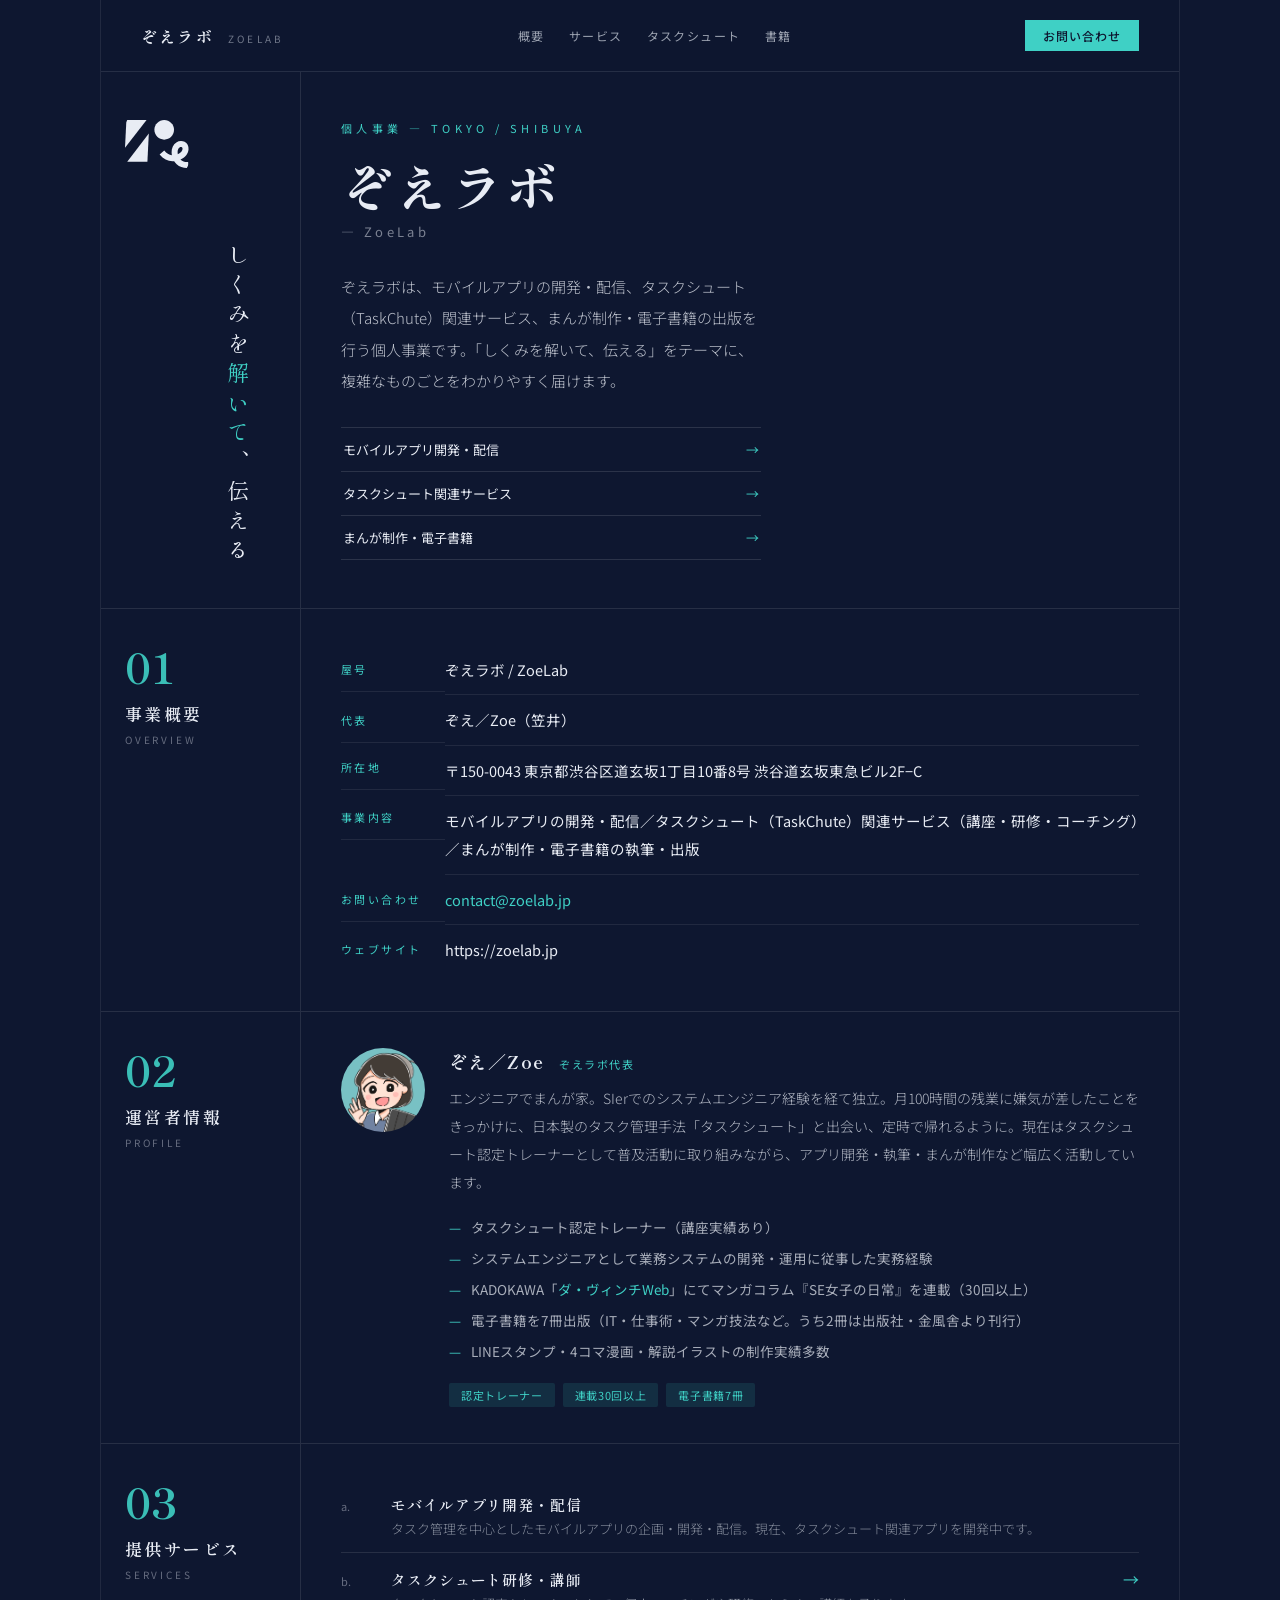
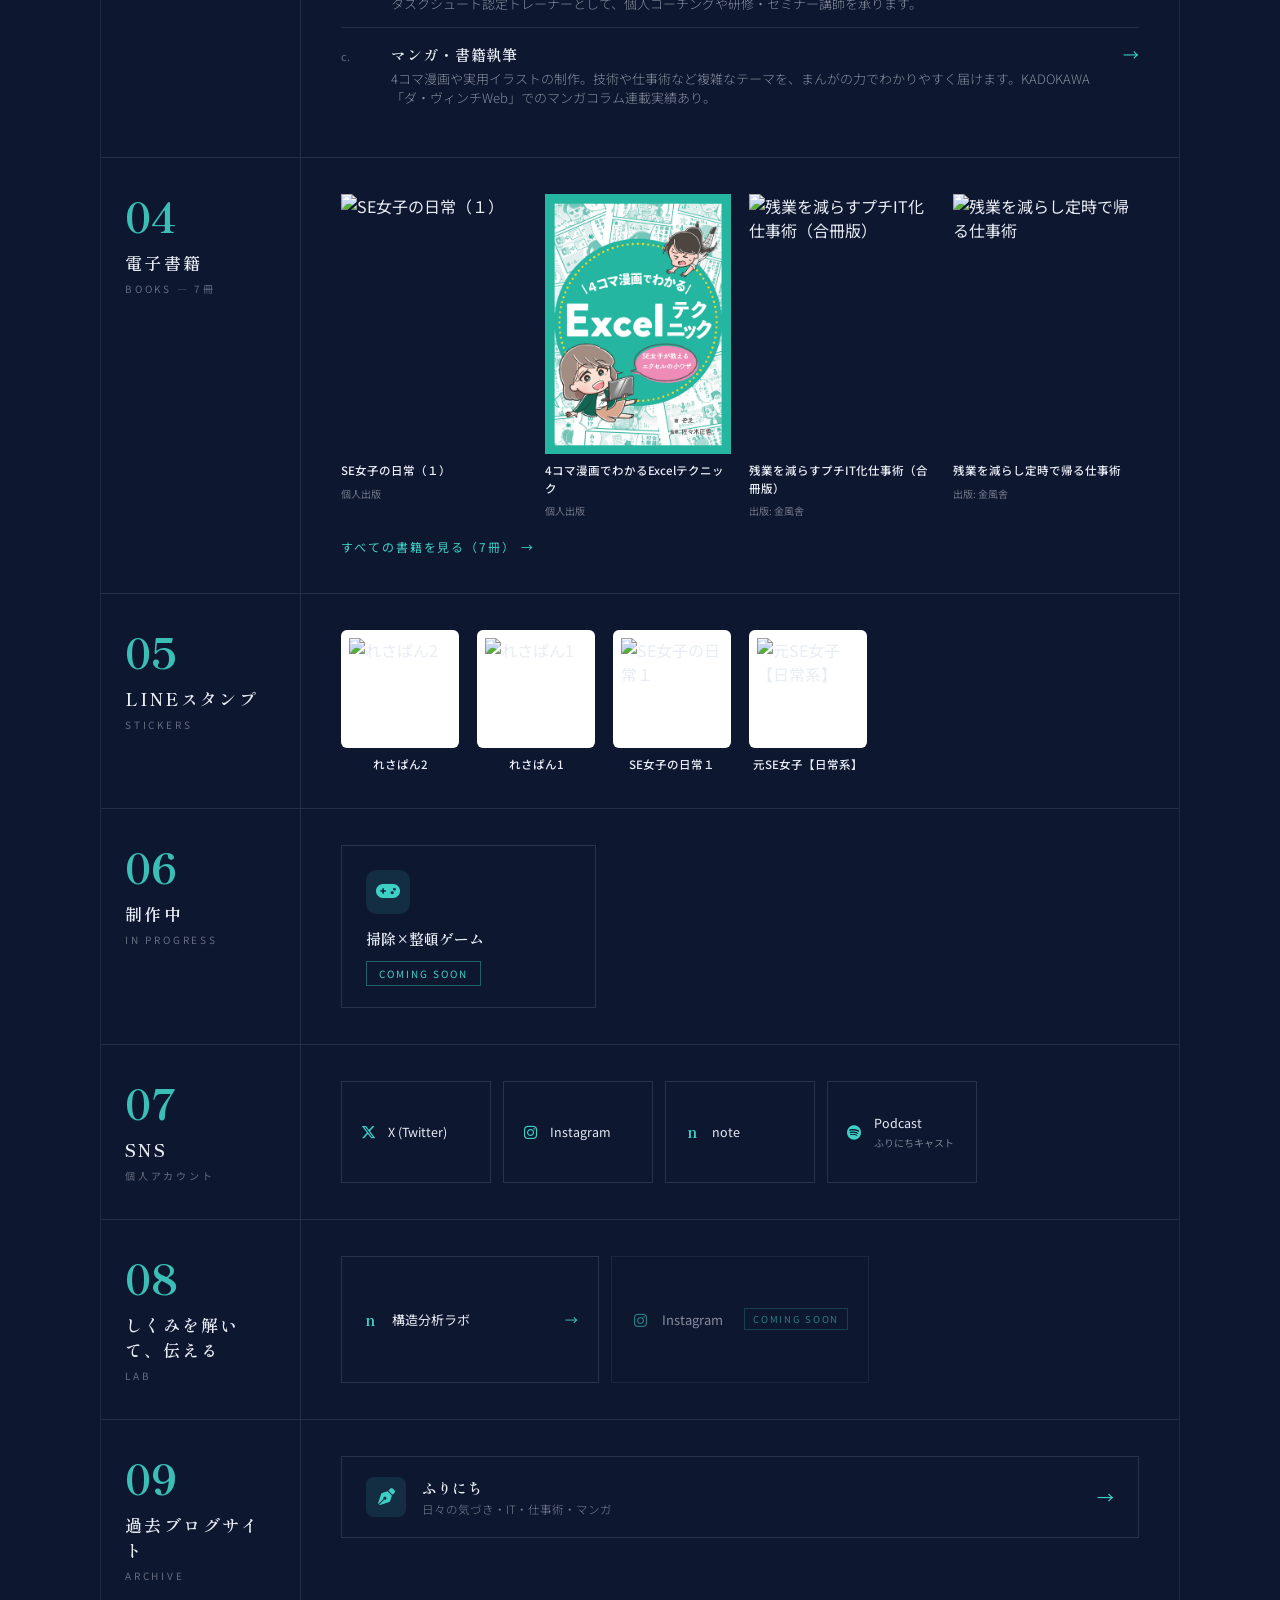
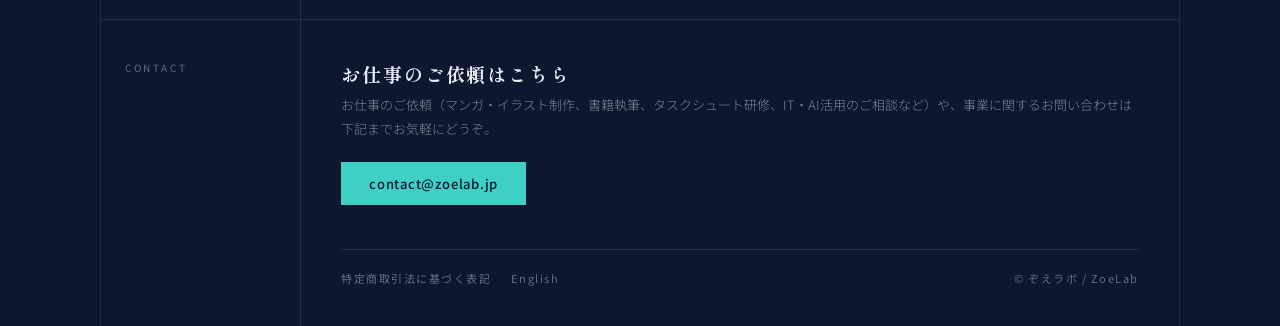
==== commit fa1e2c47: "Remove stamps link from header nav Co-Authored-By: Claude Fable 5 <noreply@anthropic.com> Claude-Ses" ====
--- a/index.html
+++ b/index.html
@@ -28,7 +28,6 @@
         <a href="#services">サービス</a>
         <a href="taskchute.html">タスクシュート</a>
         <a href="#books">書籍</a>
-        <a href="#stamps">スタンプ</a>
       </nav>
       <a href="#contact" class="header-cta">お問い合わせ</a>
     </header>
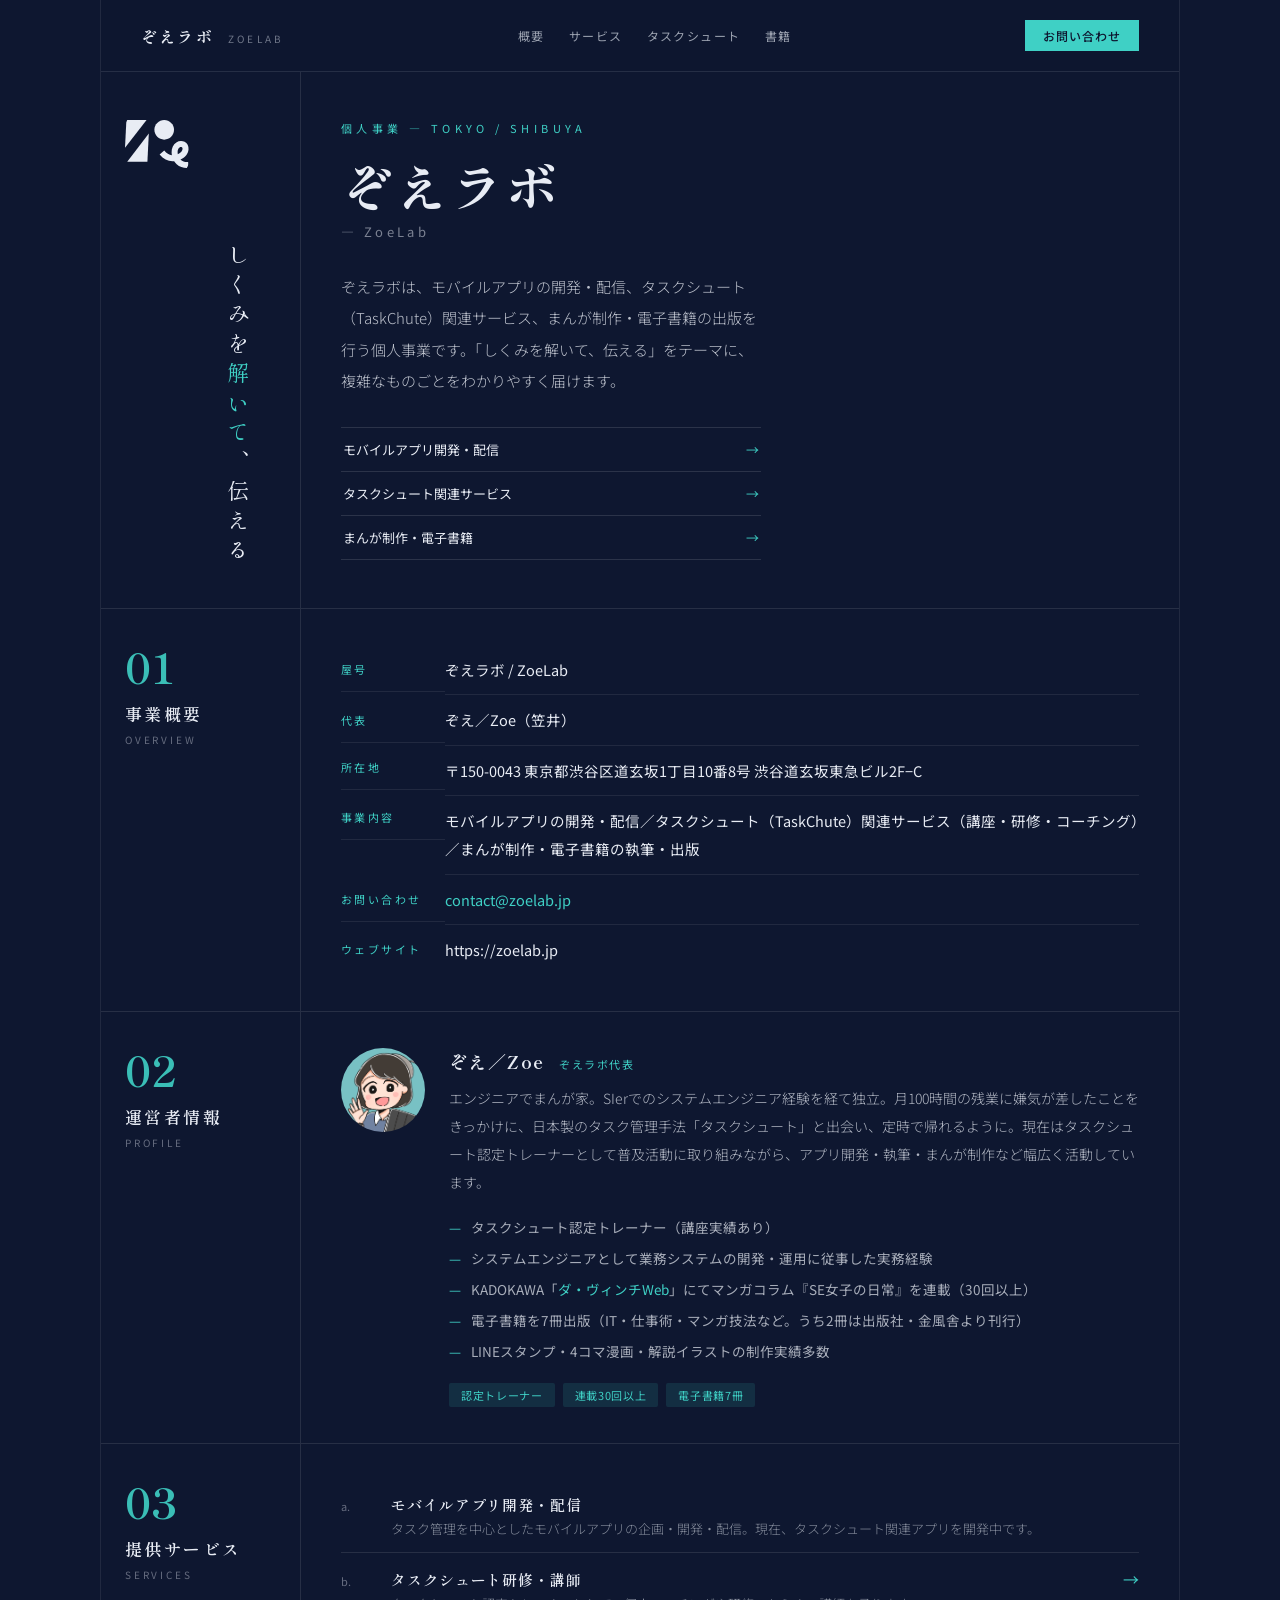
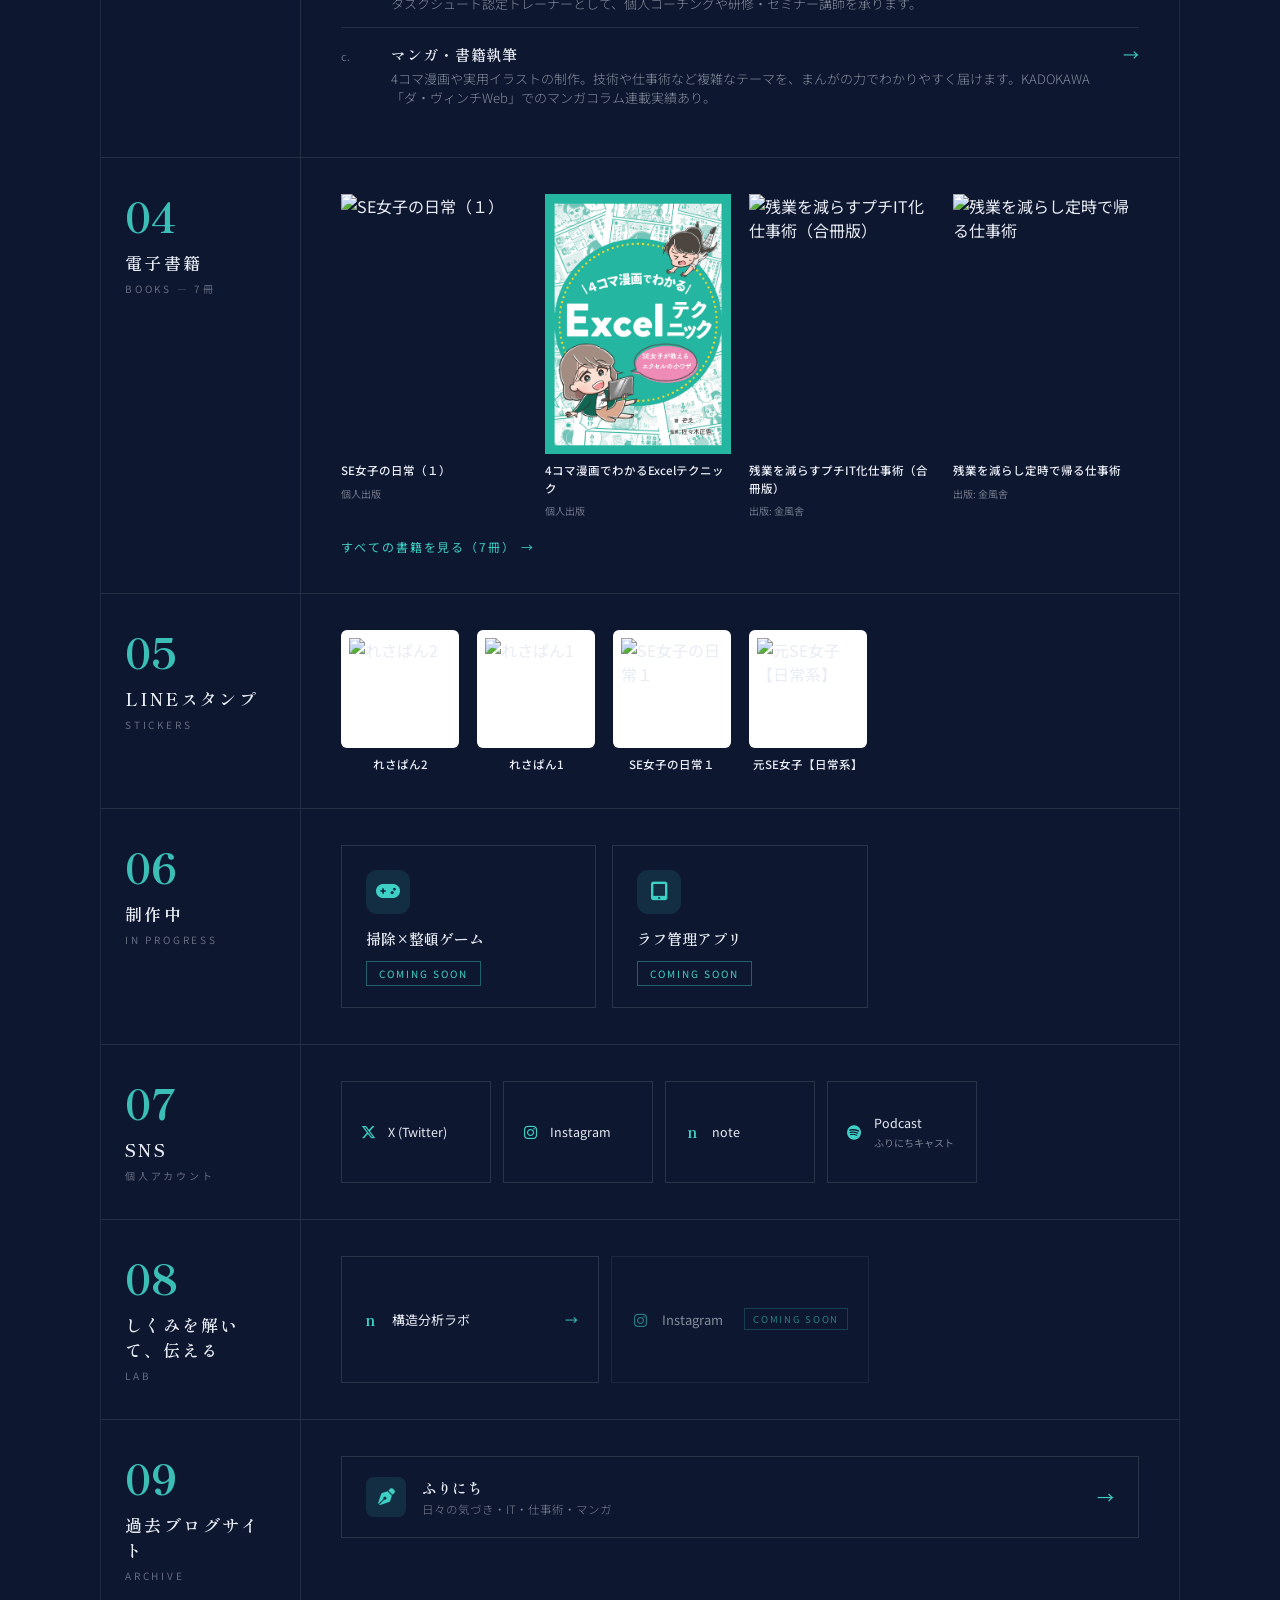
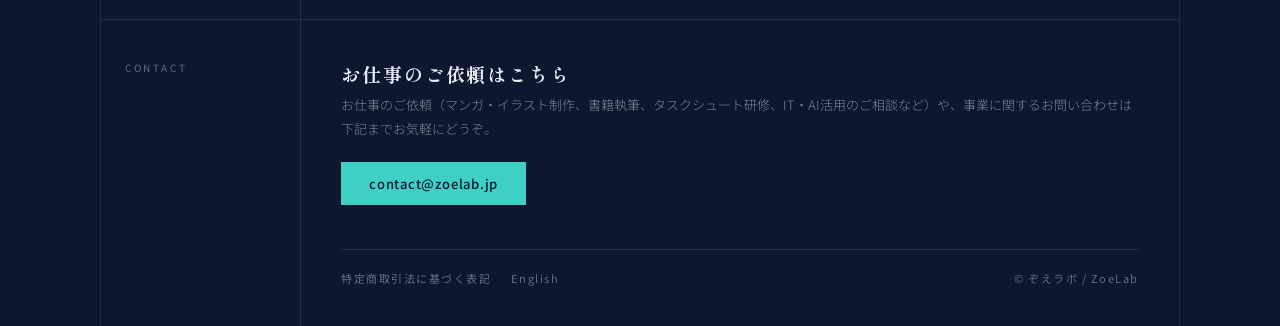
==== commit afcc1cbd: "Add ラフ管理アプリ card to in-progress section Co-Authored-By: Claude Fable 5 <noreply@anthropic.com> Claud" ====
--- a/index.html
+++ b/index.html
@@ -210,6 +210,11 @@
             <div class="wip-name">掃除×整頓ゲーム</div>
             <span class="badge-soon">COMING SOON</span>
           </div>
+          <div class="wip-card">
+            <div class="wip-icon"><i class="fa-solid fa-tablet-screen-button"></i></div>
+            <div class="wip-name">ラフ管理アプリ</div>
+            <span class="badge-soon">COMING SOON</span>
+          </div>
         </div>
       </section>
 
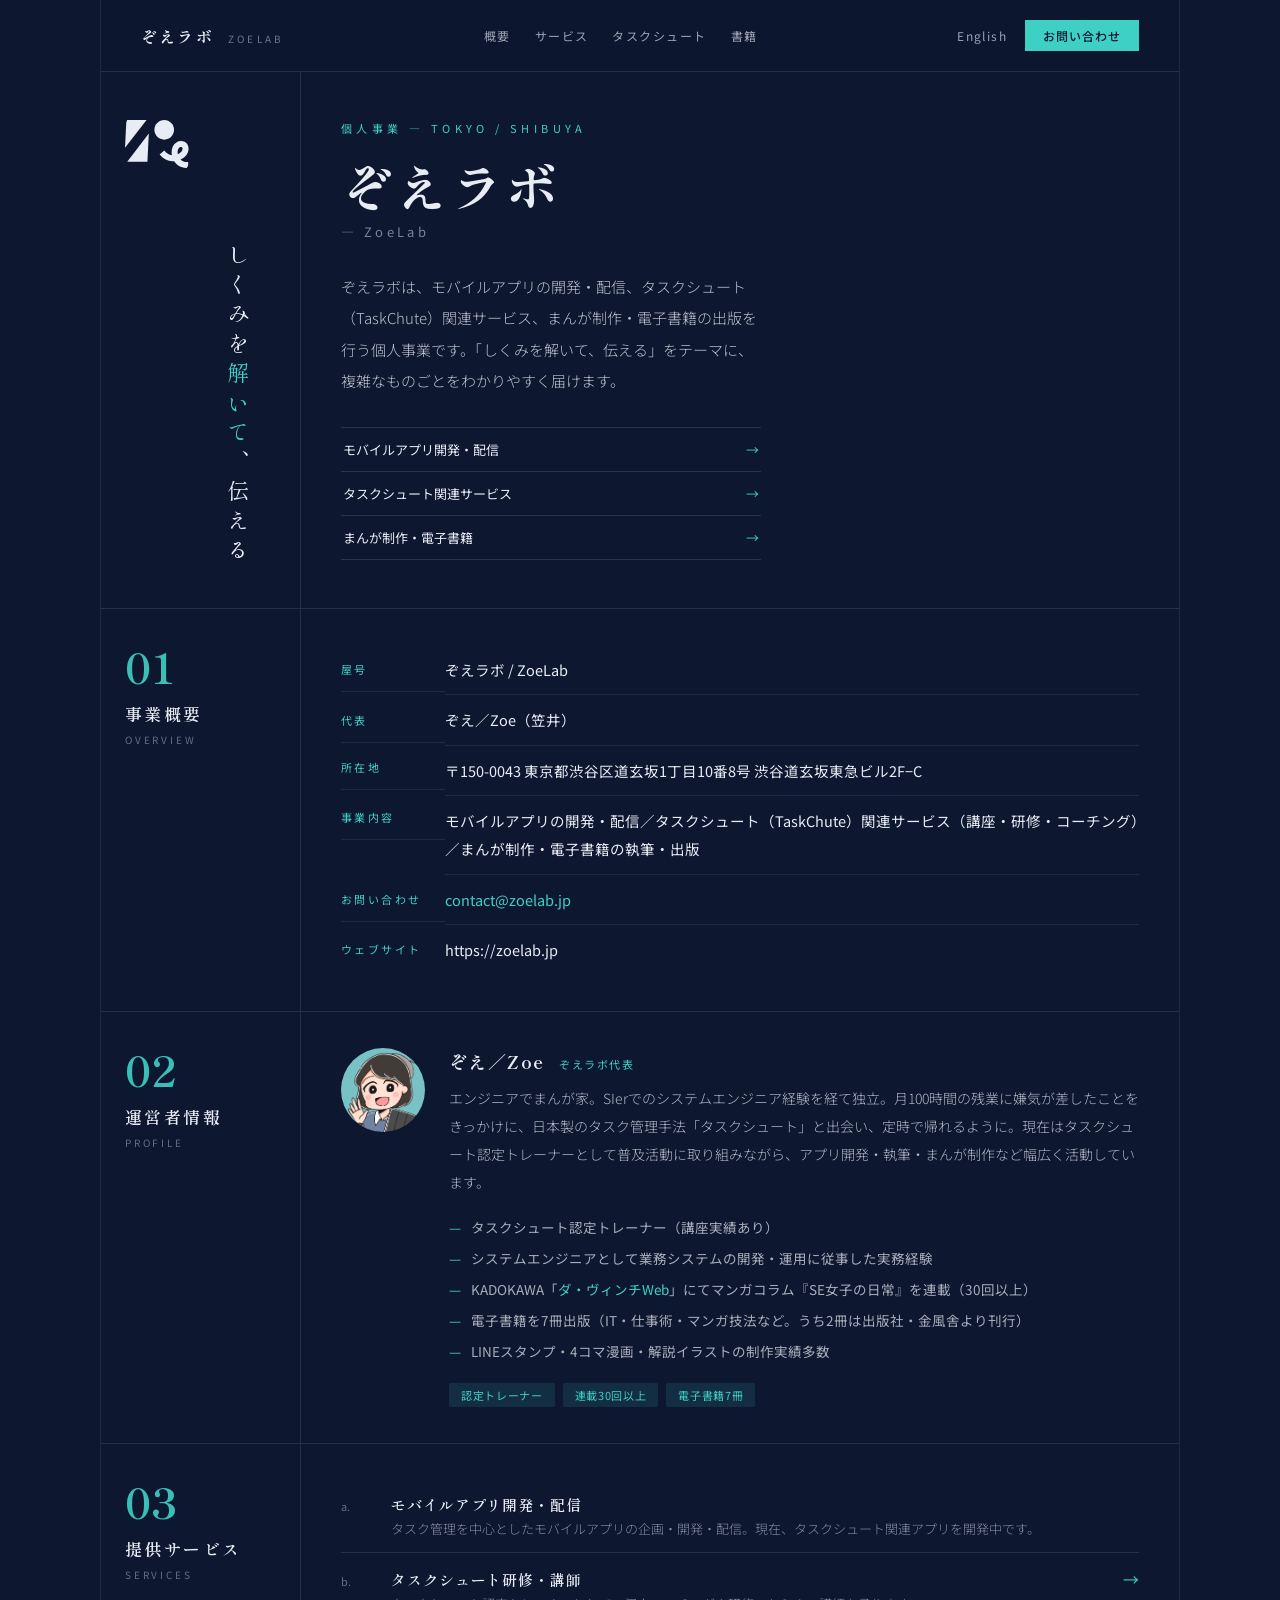
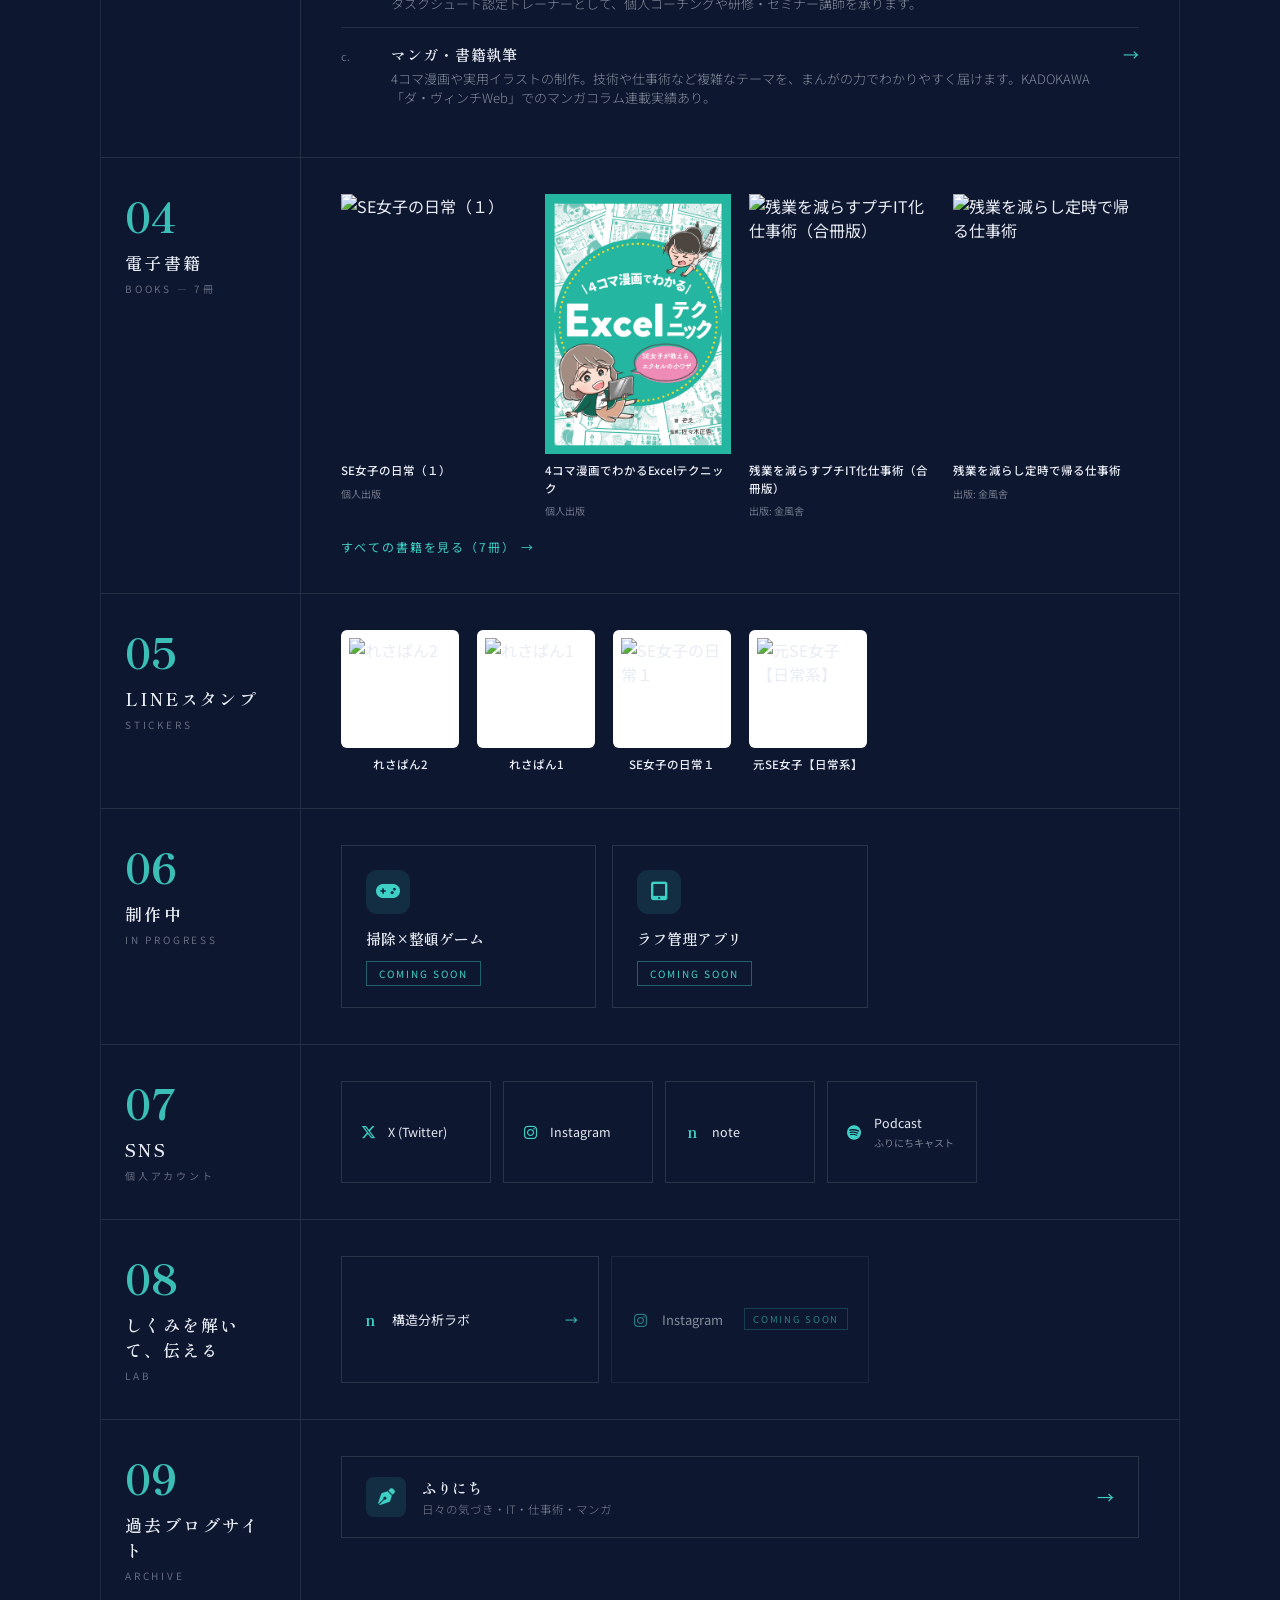
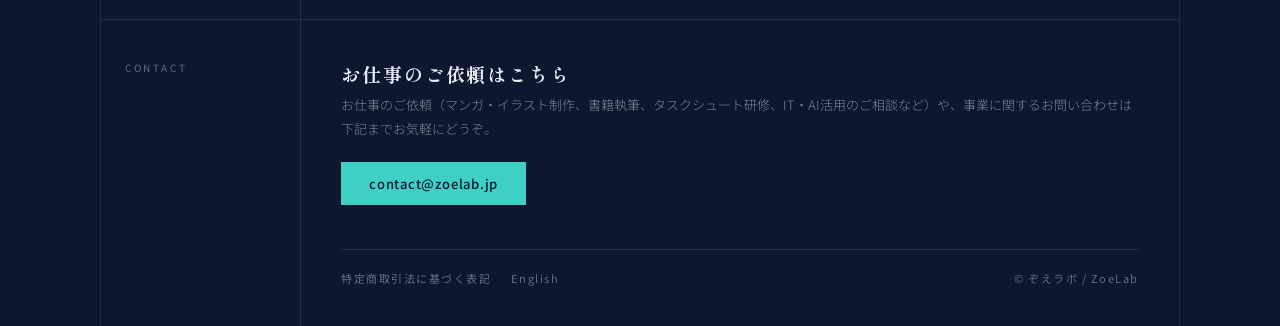
==== commit a19a1f4f: "Add always-visible English link beside header CTA English (or 日本語 on the EN page) sits left of the c" ====
--- a/index.html
+++ b/index.html
@@ -29,7 +29,10 @@
         <a href="taskchute.html">タスクシュート</a>
         <a href="#books">書籍</a>
       </nav>
-      <a href="#contact" class="header-cta">お問い合わせ</a>
+      <div class="header-actions">
+        <a href="en/" class="lang-link">English</a>
+        <a href="#contact" class="header-cta">お問い合わせ</a>
+      </div>
     </header>
 
     <main>
--- a/style.css
+++ b/style.css
@@ -94,6 +94,18 @@
 .site-nav a { color: var(--ink-65); }
 .site-nav a:hover { color: var(--teal); }
 
+.header-actions {
+  display: flex;
+  align-items: center;
+  gap: 18px;
+}
+.lang-link {
+  font-size: 12px;
+  letter-spacing: .12em;
+  color: var(--ink-65);
+}
+.lang-link:hover { color: var(--teal); }
+
 .header-cta {
   font-size: 12px;
   color: var(--bg);
@@ -244,6 +256,8 @@
 .spec-list dt:last-of-type,
 .spec-list dd:last-of-type { border-bottom: none; }
 .spec-list dt.top { align-self: start; }
+.spec-list--en { grid-template-columns: 150px 1fr; }
+.spec-list--en dt { letter-spacing: .12em; }
 
 /* ===== 02 運営者情報 ===== */
 .profile-body {
@@ -901,6 +915,10 @@
   }
   .hero-catch { align-self: center; }
   .site-nav { display: none; }
+  .brand-en { display: none; }
+  .brand-ja,
+  .lang-link,
+  .header-cta { white-space: nowrap; }
   .contact-row {
     flex-direction: column;
     align-items: flex-start;
